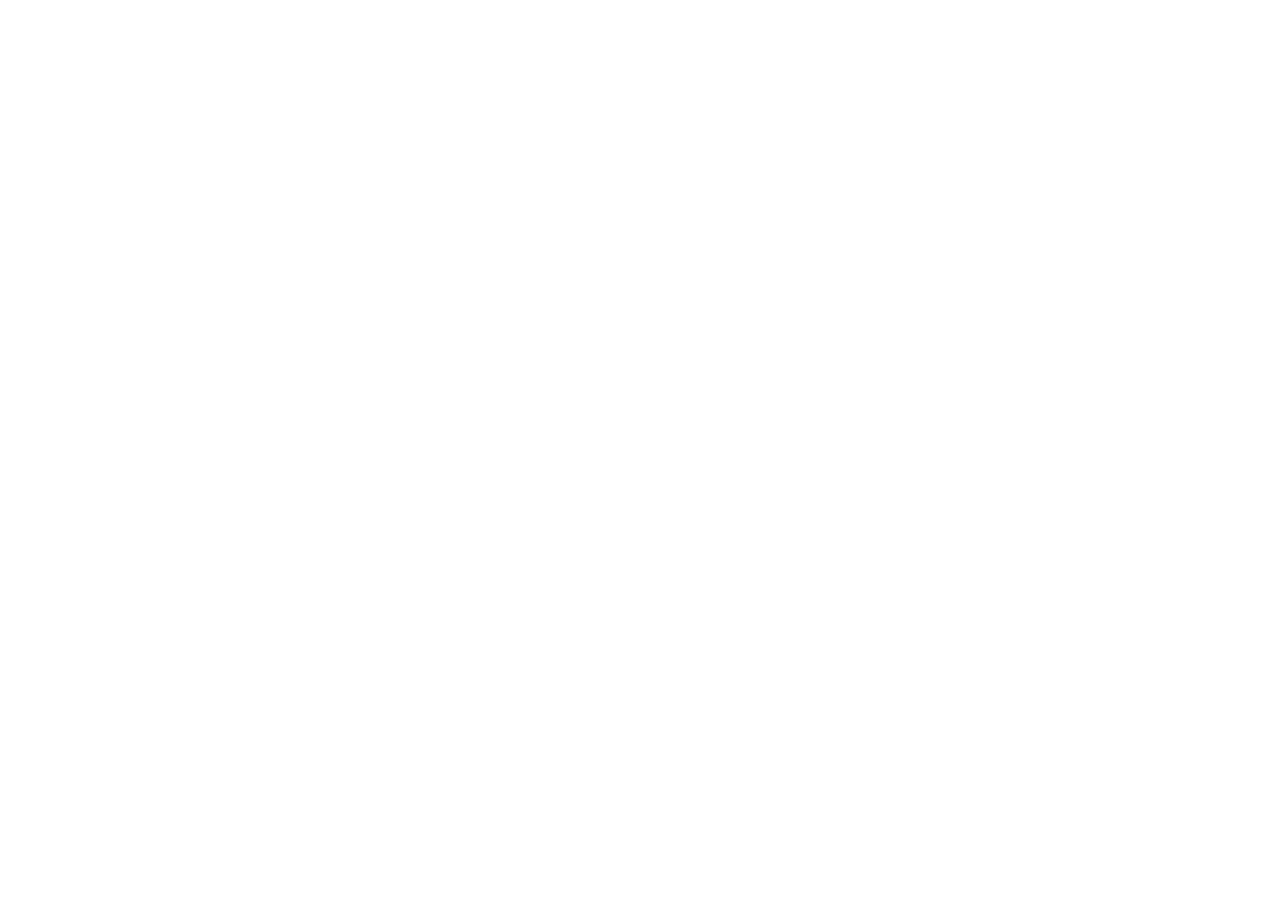
==== pizzaorders.html @ 9842fd7d "Add pizzaorders.html" ====
<!DOCTYPE html>
<html lang="en">

<head>
    <meta charset="UTF-8">
    <meta http-equiv="X-UA-Compatible" content="IE=edge">
    <meta name="viewport" content="width=device-width, initial-scale=1.0">
    <title>Pizza Palace</title>
    <script src="https://kit.fontawesome.com/786de20e9a.js" crossorigin="anonymous"></script>
    <link href="https://fonts.googleapis.com/css2?family=Kalam&display=swap" rel="stylesheet">
    <link href="https://cdn.jsdelivr.net/npm/bootstrap@5.1.1/dist/css/bootstrap.min.css" rel="stylesheet"
        integrity="sha384-F3w7mX95PdgyTmZZMECAngseQB83DfGTowi0iMjiWaeVhAn4FJkqJByhZMI3AhiU" crossorigin="anonymous">
    <link rel="stylesheet" href="css/styles.css">

</head>

<body>
    

    <script src="./app.js"></script>
</body>

</html>
---- css/styles.css ----
@import url(bootstrap-min.css);
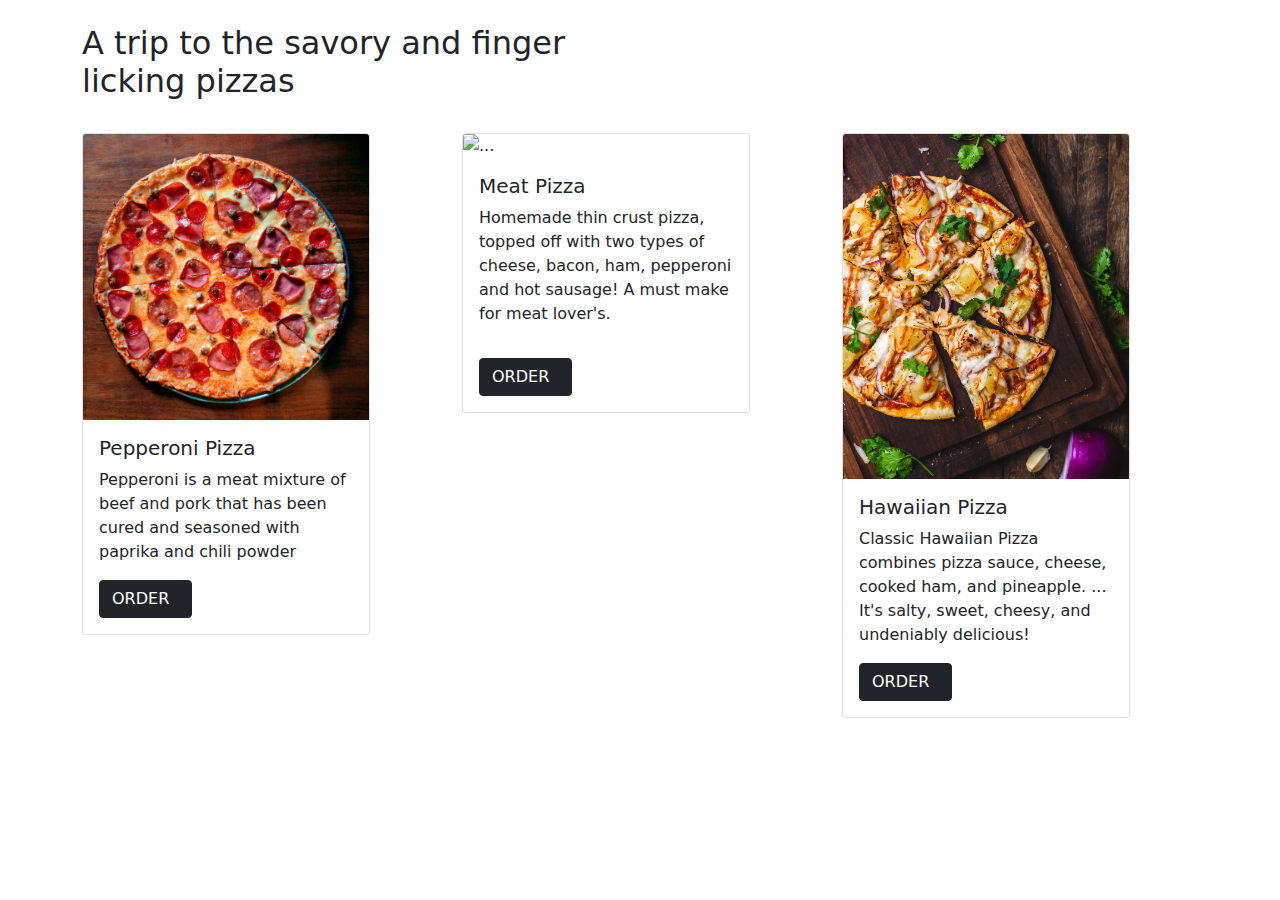
==== commit e37e4fd6: "Update available pizzas" ====
--- a/pizzaorders.html
+++ b/pizzaorders.html
@@ -15,7 +15,70 @@
 </head>
 
 <body>
-    
+    <div class="orderlanding">
+        <div class="container">
+          <div class="row mt-4">
+            <div class="col-6">
+              <h2 id="menu">A trip to the savory and finger licking pizzas</h2>
+            </div>
+          </div>
+        </div>
+        <div class="container ">
+          <div class="row mt-4 pizzas">
+            <div class="col-lg-4 col-sm-12">
+              <div class="card" style="width: 18rem;">
+                <img src="images/pepperoni.jpg" class="card-img-top" alt="..." />
+                <div class="card-body">
+                  <h5 class="card-title">Pepperoni Pizza</h5>
+                  <p class="card-text">
+                    Pepperoni is a meat mixture of beef and pork 
+                    that has been cured and seasoned with paprika and chili powder  
+                    
+                  </p>
+                  <a href="#pizzatitle" class="btn btn-dark" onclick="meatlover()"
+                    >ORDER &nbsp;<i class="fas fa-fire"></i>
+                  </a>
+                </div>
+              </div>
+            </div>
+            <div class="col-lg-4 col-sm-12 ">
+              <div class="card" style="width: 18rem;">
+                <img src="images/meat.jpg" class="card-img-top" alt="..." />
+                <div class="card-body">
+                  <h5 class="card-title">Meat Pizza</h5>
+                  <p class="card-text">
+                    Homemade thin crust pizza, topped off with two 
+                    types of cheese, bacon, ham, pepperoni and hot sausage! A must make for meat lover's.  
+                    
+                  </p>
+                  <a
+                    href="#pizzatitle"
+                    class="btn btn-dark mt-3"
+                    onclick="vegetarian()"
+                    >ORDER &nbsp;<i class="fas fa-fire"></i
+                  ></a>
+                </div>
+              </div>
+            </div>
+            <div class="col-lg-4 col-sm-12 ">
+              <div class="card" style="width: 18rem;">
+                <img src="images/hawaiian.jpg" class="card-img-top" alt="..." />
+                <div class="card-body">
+                  <h5 class="card-title">Hawaiian Pizza</h5>
+                  <p class="card-text">
+                    Classic Hawaiian Pizza combines pizza sauce, cheese, cooked ham, and pineapple. ... 
+                    It's salty, sweet, cheesy, and undeniably delicious!   
+                    
+                  </p>
+                  <a href="#pizzatitle" class="btn btn-dark" onclick="toni()"
+                    >ORDER &nbsp;<i class="fas fa-fire"></i
+                  ></a>
+                </div>
+              </div>
+            </div>
+          </div>
+        </div>
+      </div>
 
     <script src="./app.js"></script>
 </body>
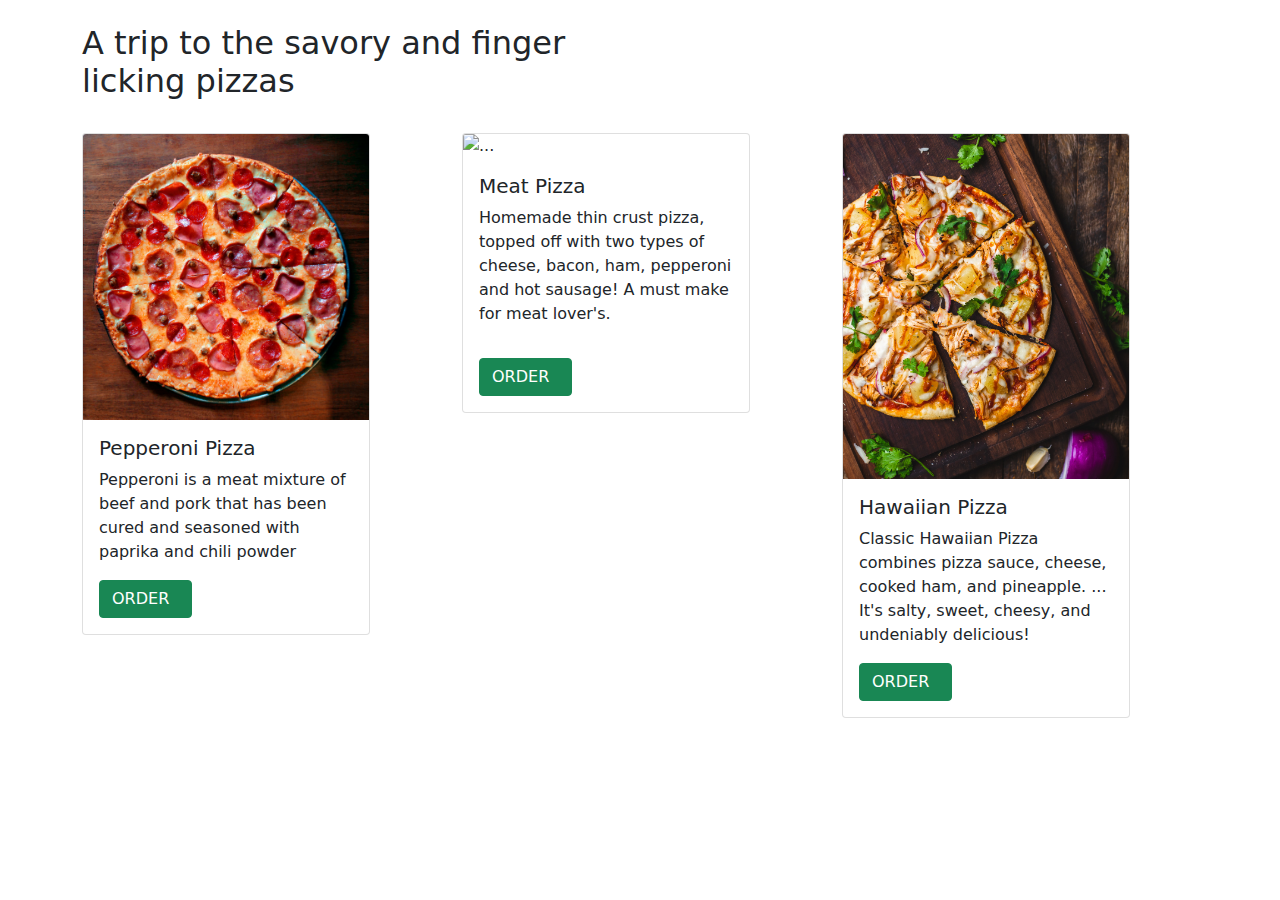
==== commit fe692f4d: "Modifications to available pizzas" ====
--- a/pizzaorders.html
+++ b/pizzaorders.html
@@ -17,68 +17,63 @@
 <body>
     <div class="orderlanding">
         <div class="container">
-          <div class="row mt-4">
-            <div class="col-6">
-              <h2 id="menu">A trip to the savory and finger licking pizzas</h2>
+            <div class="row mt-4">
+                <div class="col-6">
+                    <h2 id="menu">A trip to the savory and finger licking pizzas</h2>
+                </div>
             </div>
-          </div>
         </div>
         <div class="container ">
-          <div class="row mt-4 pizzas">
-            <div class="col-lg-4 col-sm-12">
-              <div class="card" style="width: 18rem;">
-                <img src="images/pepperoni.jpg" class="card-img-top" alt="..." />
-                <div class="card-body">
-                  <h5 class="card-title">Pepperoni Pizza</h5>
-                  <p class="card-text">
-                    Pepperoni is a meat mixture of beef and pork 
-                    that has been cured and seasoned with paprika and chili powder  
-                    
-                  </p>
-                  <a href="#pizzatitle" class="btn btn-dark" onclick="meatlover()"
-                    >ORDER &nbsp;<i class="fas fa-fire"></i>
-                  </a>
+            <div class="row mt-4 pizzas">
+                <div class="col-lg-4 col-sm-12">
+                    <div class="card" style="width: 18rem;">
+                        <img src="images/pepperoni.jpg" class="card-img-top" alt="..." />
+                        <div class="card-body">
+                            <h5 class="card-title">Pepperoni Pizza</h5>
+                            <p class="card-text">
+                                Pepperoni is a meat mixture of beef and pork
+                                that has been cured and seasoned with paprika and chili powder
+
+                            </p>
+                            <a href="#pizzatitle" class="btn btn-success" onclick="pepperoni()">ORDER &nbsp;<i
+                                    class="fas fa-fire"></i>
+                            </a>
+                        </div>
+                    </div>
                 </div>
-              </div>
+                <div class="col-lg-4 col-sm-12 ">
+                    <div class="card" style="width: 18rem;">
+                        <img src="images/meat.jpg" class="card-img-top" alt="..." />
+                        <div class="card-body">
+                            <h5 class="card-title">Meat Pizza</h5>
+                            <p class="card-text">
+                                Homemade thin crust pizza, topped off with two
+                                types of cheese, bacon, ham, pepperoni and hot sausage! A must make for meat lover's.
+
+                            </p>
+                            <a href="#pizzatitle" class="btn btn-success mt-3" onclick="meat()">ORDER &nbsp;<i
+                                    class="fas fa-fire"></i></a>
+                        </div>
+                    </div>
+                </div>
+                <div class="col-lg-4 col-sm-12 ">
+                    <div class="card" style="width: 18rem;">
+                        <img src="images/hawaiian.jpg" class="card-img-top" alt="..." />
+                        <div class="card-body">
+                            <h5 class="card-title">Hawaiian Pizza</h5>
+                            <p class="card-text">
+                                Classic Hawaiian Pizza combines pizza sauce, cheese, cooked ham, and pineapple. ...
+                                It's salty, sweet, cheesy, and undeniably delicious!
+
+                            </p>
+                            <a href="#pizzatitle" class="btn btn-success" onclick="hawaiian()">ORDER &nbsp;<i
+                                    class="fas fa-fire"></i></a>
+                        </div>
+                    </div>
+                </div>
             </div>
-            <div class="col-lg-4 col-sm-12 ">
-              <div class="card" style="width: 18rem;">
-                <img src="images/meat.jpg" class="card-img-top" alt="..." />
-                <div class="card-body">
-                  <h5 class="card-title">Meat Pizza</h5>
-                  <p class="card-text">
-                    Homemade thin crust pizza, topped off with two 
-                    types of cheese, bacon, ham, pepperoni and hot sausage! A must make for meat lover's.  
-                    
-                  </p>
-                  <a
-                    href="#pizzatitle"
-                    class="btn btn-dark mt-3"
-                    onclick="vegetarian()"
-                    >ORDER &nbsp;<i class="fas fa-fire"></i
-                  ></a>
-                </div>
-              </div>
-            </div>
-            <div class="col-lg-4 col-sm-12 ">
-              <div class="card" style="width: 18rem;">
-                <img src="images/hawaiian.jpg" class="card-img-top" alt="..." />
-                <div class="card-body">
-                  <h5 class="card-title">Hawaiian Pizza</h5>
-                  <p class="card-text">
-                    Classic Hawaiian Pizza combines pizza sauce, cheese, cooked ham, and pineapple. ... 
-                    It's salty, sweet, cheesy, and undeniably delicious!   
-                    
-                  </p>
-                  <a href="#pizzatitle" class="btn btn-dark" onclick="toni()"
-                    >ORDER &nbsp;<i class="fas fa-fire"></i
-                  ></a>
-                </div>
-              </div>
-            </div>
-          </div>
         </div>
-      </div>
+    </div>
 
     <script src="./app.js"></script>
 </body>
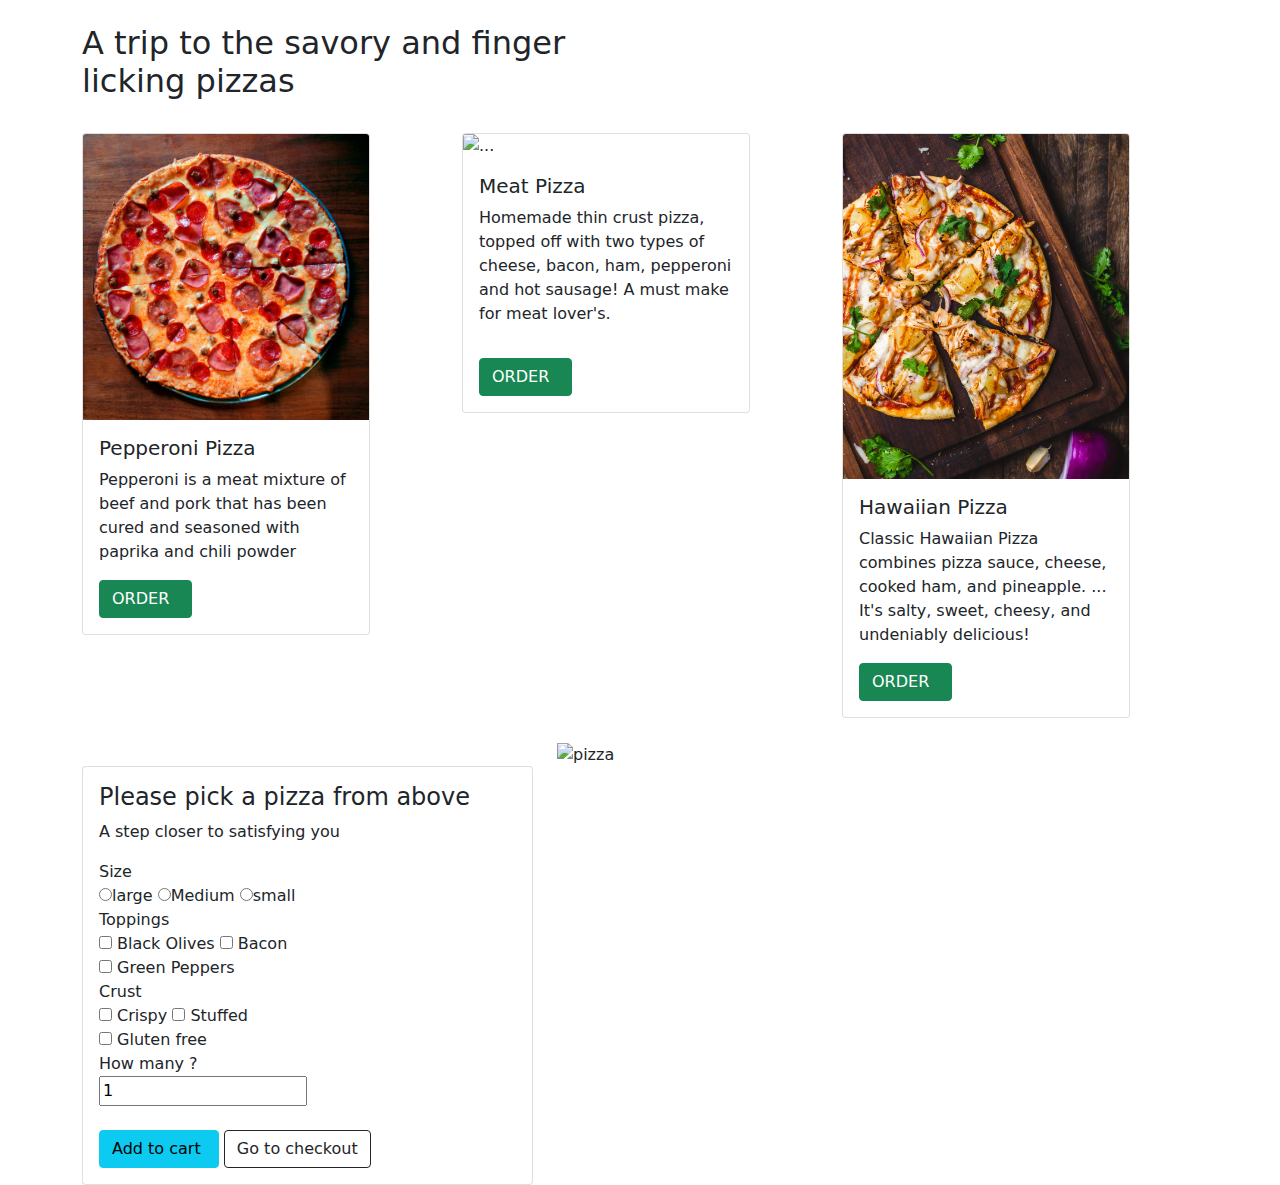
==== commit 93835b91: "Add the choose section" ====
--- a/pizzaorders.html
+++ b/pizzaorders.html
@@ -7,7 +7,7 @@
     <meta name="viewport" content="width=device-width, initial-scale=1.0">
     <title>Pizza Palace</title>
     <script src="https://kit.fontawesome.com/786de20e9a.js" crossorigin="anonymous"></script>
-    <link href="https://fonts.googleapis.com/css2?family=Kalam&display=swap" rel="stylesheet">
+    <link href="https://fonts.googleapis.com/css2?family=Kalam:wght@300;400;700&display=swap" rel="stylesheet">
     <link href="https://cdn.jsdelivr.net/npm/bootstrap@5.1.1/dist/css/bootstrap.min.css" rel="stylesheet"
         integrity="sha384-F3w7mX95PdgyTmZZMECAngseQB83DfGTowi0iMjiWaeVhAn4FJkqJByhZMI3AhiU" crossorigin="anonymous">
     <link rel="stylesheet" href="css/styles.css">
@@ -75,6 +75,64 @@
         </div>
     </div>
 
+    <div class="ordertops mt-4">
+        <div class="container mt-4">
+            <div class="row">
+                <div class="col-lg-5 col-sm-12">
+                    <div class="card mt-4">
+                        <div class="card-body">
+                            <h4 id="pizzatitle">Please pick a pizza from above</h4>
+                            <p>A step closer to satisfying you</p>
+                            <div class="form-group inputs">
+                                <form action="">
+                                    <label for="Pizza size">Size</label><br />
+                                    <input type="radio" class="size" name="size" id="large" value="1000" />large
+                                    <input type="radio" class="size" name="size" id="Medium" value="800" />Medium
+                                    <input type="radio" class="size" name="size" id="Small" value="500" />small
+
+                                    <br />
+                                    <label for="Toppings">Toppings</label><br />
+                                    <input type="checkbox" class="toppings" name="Toppings" id="olives" value="150" />
+                                    Black Olives
+                                    <input type="checkbox" class="toppings" name="Toppings" id="Bacon" value="100" />
+                                    Bacon <br />
+                                    <input type="checkbox" class="toppings" name="Toppings" id="pepper" value="50" />
+                                    Green Peppers
+
+                                    <br />
+                                    <label for="Toppings">Crust</label><br />
+                                    <input type="checkbox" class="crust" name="crust" id="crispy" value="200" />
+                                    Crispy
+                                    <input type="checkbox" class="crust" name="crust" id="stuffed" value="150" />
+                                    Stuffed<br />
+                                    <input type="checkbox" class="crust" name="crust" id="gluten" value="50" />
+                                    Gluten free <br />
+
+                                    <label for="Number">How many ?</label><br />
+                                    <input type="number" name="quantity" id="quantity" value="1" min="1" />
+                                    <br />
+
+                                    <button type="reset" onclick="addcart()" class="btn btn-info mt-4">
+                                        Add to cart&nbsp;<i class="fas fa-shopping-basket"></i>
+                                    </button>
+
+                                    <a href="#list"><button type="button" class="btn btn-outline-dark mt-4"
+                                            onclick="addcart()">
+                                            Go to checkout
+                                        </button>
+                                    </a>
+                                </form>
+                            </div>
+                        </div>
+                    </div>
+                </div>
+                <div class="col-lg-7 col-sm-12">
+                    <img src="images/pizza.png" alt="pizza" class="img-fluid" />
+                </div>
+            </div>
+        </div>
+    </div>
+
     <script src="./app.js"></script>
 </body>
 
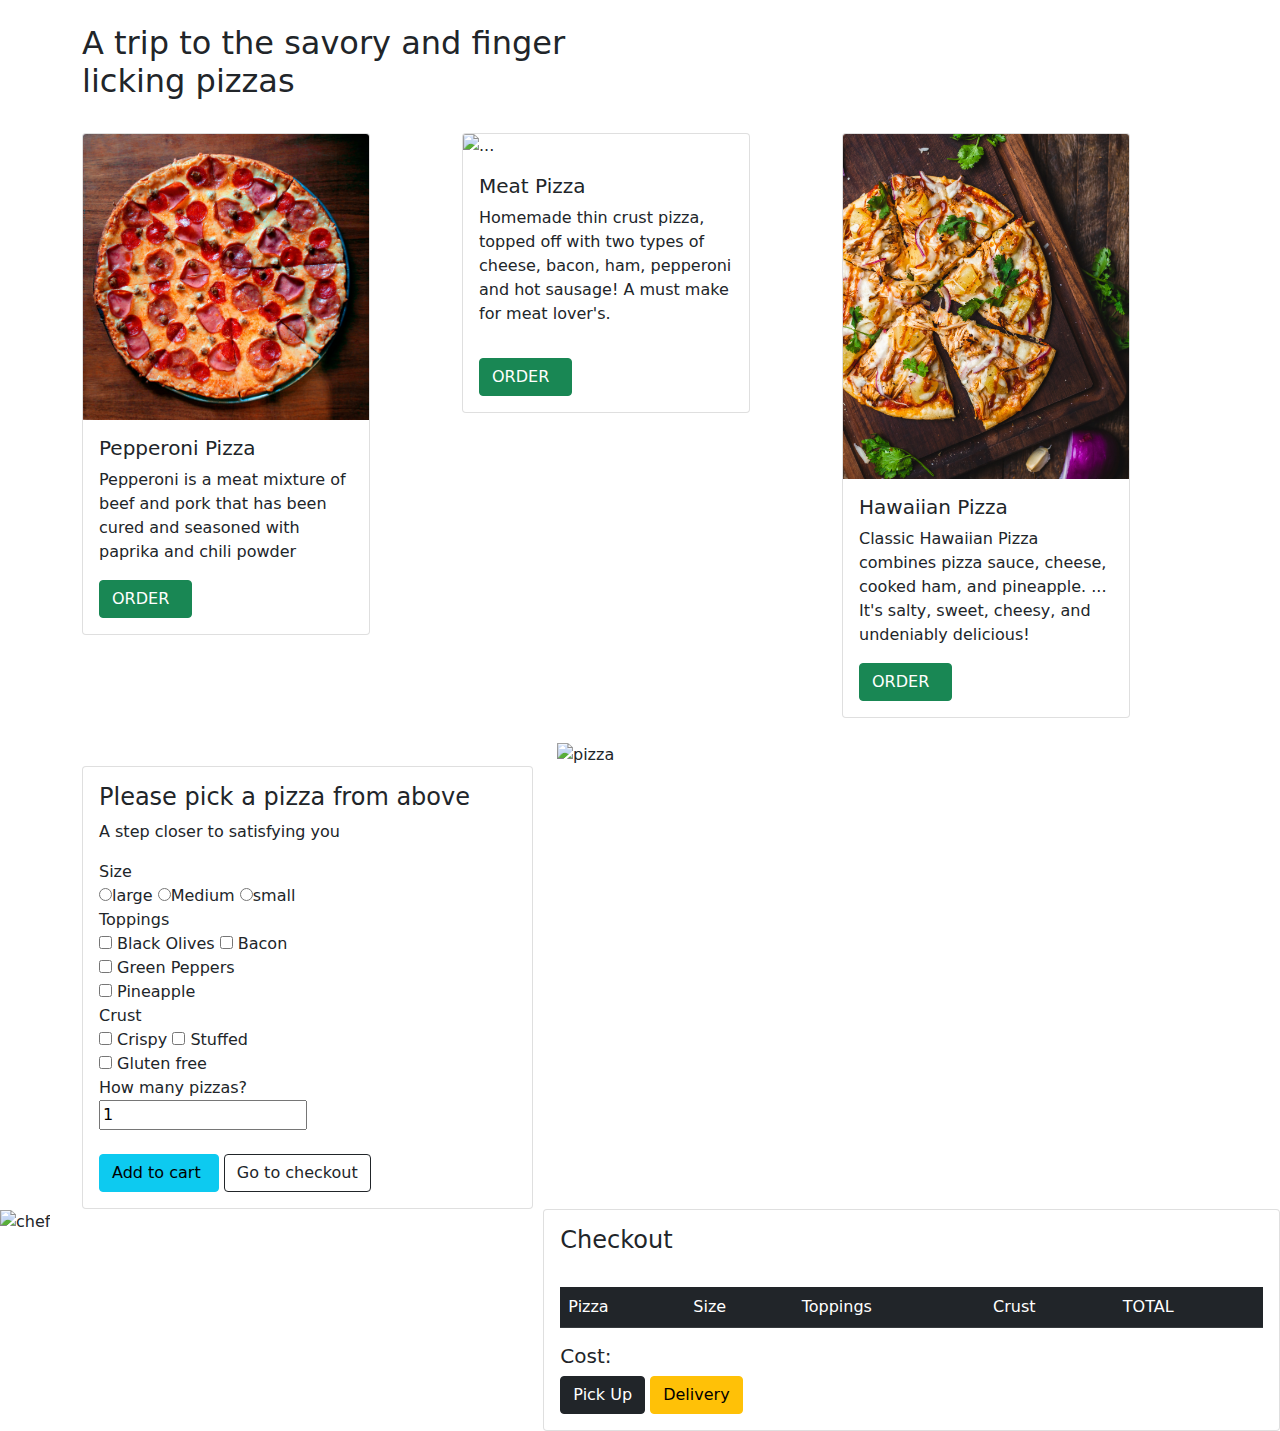
==== commit 0a4b68e6: "Last modifications" ====
--- a/pizzaorders.html
+++ b/pizzaorders.html
@@ -97,7 +97,11 @@
                                     <input type="checkbox" class="toppings" name="Toppings" id="Bacon" value="100" />
                                     Bacon <br />
                                     <input type="checkbox" class="toppings" name="Toppings" id="pepper" value="50" />
-                                    Green Peppers
+                                    Green Peppers<br />
+                                    <input type="checkbox" class="toppings" name="Toppings" id="pineapple"
+                                        value="120" />
+                                    Pineapple
+
 
                                     <br />
                                     <label for="Toppings">Crust</label><br />
@@ -105,10 +109,10 @@
                                     Crispy
                                     <input type="checkbox" class="crust" name="crust" id="stuffed" value="150" />
                                     Stuffed<br />
-                                    <input type="checkbox" class="crust" name="crust" id="gluten" value="50" />
+                                    <input type="checkbox" class="crust" name="crust" id="gluten" value="100" />
                                     Gluten free <br />
 
-                                    <label for="Number">How many ?</label><br />
+                                    <label for="Number">How many pizzas?</label><br />
                                     <input type="number" name="quantity" id="quantity" value="1" min="1" />
                                     <br />
 
@@ -133,6 +137,76 @@
         </div>
     </div>
 
+    <div class="checkout">
+        <div class="conatainer">
+            <div class="row">
+                <div class="col-lg-5 col-md-12 ">
+                    <img src="images/delivery.jpg" alt="chef" class="img-fluid" />
+                </div>
+                <div class="col-lg-7 col-md-12 order-md-1">
+                    <div class="card">
+                        <div class="card-body">
+                            <h4 class="card-title">Checkout</h4>
+                            <br />
+                            <div class="list" id="list">
+                                <table class="table table-dark">
+                                    <thead>
+                                        <tr>
+                                            <td>Pizza</td>
+                                            <td>Size</td>
+                                            <td>Toppings</td>
+                                            <td>Crust</td>
+                                            <td>TOTAL</td>
+                                        </tr>
+                                    </thead>
+                                </table>
+
+                                <h5>Cost: <span class="value"></span></h5>
+                                <!-- Button trigger modal -->
+                                <button type="button" class="btn btn-dark" data-toggle="modal"
+                                    data-target="#exampleModalLong">
+                                    Pick Up
+                                </button>
+
+                                <!-- Modal -->
+                                <div class="modal fade" id="exampleModalLong" tabindex="-1" role="dialog"
+                                    aria-labelledby="exampleModalLongTitle" aria-hidden="true">
+                                    <div class="modal-dialog" role="document">
+                                        <div class="modal-content">
+                                            <div class="modal-header">
+                                                <h5 class="modal-title" id="exampleModalLongTitle">
+                                                    Pizza Palace
+                                                </h5>
+                                                <button type="button" class="close" data-dismiss="modal"
+                                                    aria-label="Close">
+                                                    <span aria-hidden="true">&times;</span>
+                                                </button>
+                                            </div>
+                                            <div class="modal-body">
+                                                Your Pizza will be ready in Twenty Minutes
+                                            </div>
+                                            <div class="modal-footer">
+                                                <button type="button" class="btn btn-secondary" data-dismiss="modal">
+                                                    Close
+                                                </button>
+                                                <button type="button" class="btn btn-primary">
+                                                    Add pizza
+                                                </button>
+                                            </div>
+                                        </div>
+                                    </div>
+                                </div>
+                                <button type="button" class="btn btn-warning" onclick="deliver()">Delivery</button>
+                            </div>
+                        </div>
+
+                    </div>
+                </div>
+            </div>
+        </div>
+    </div>
+
+
     <script src="./app.js"></script>
 </body>
 
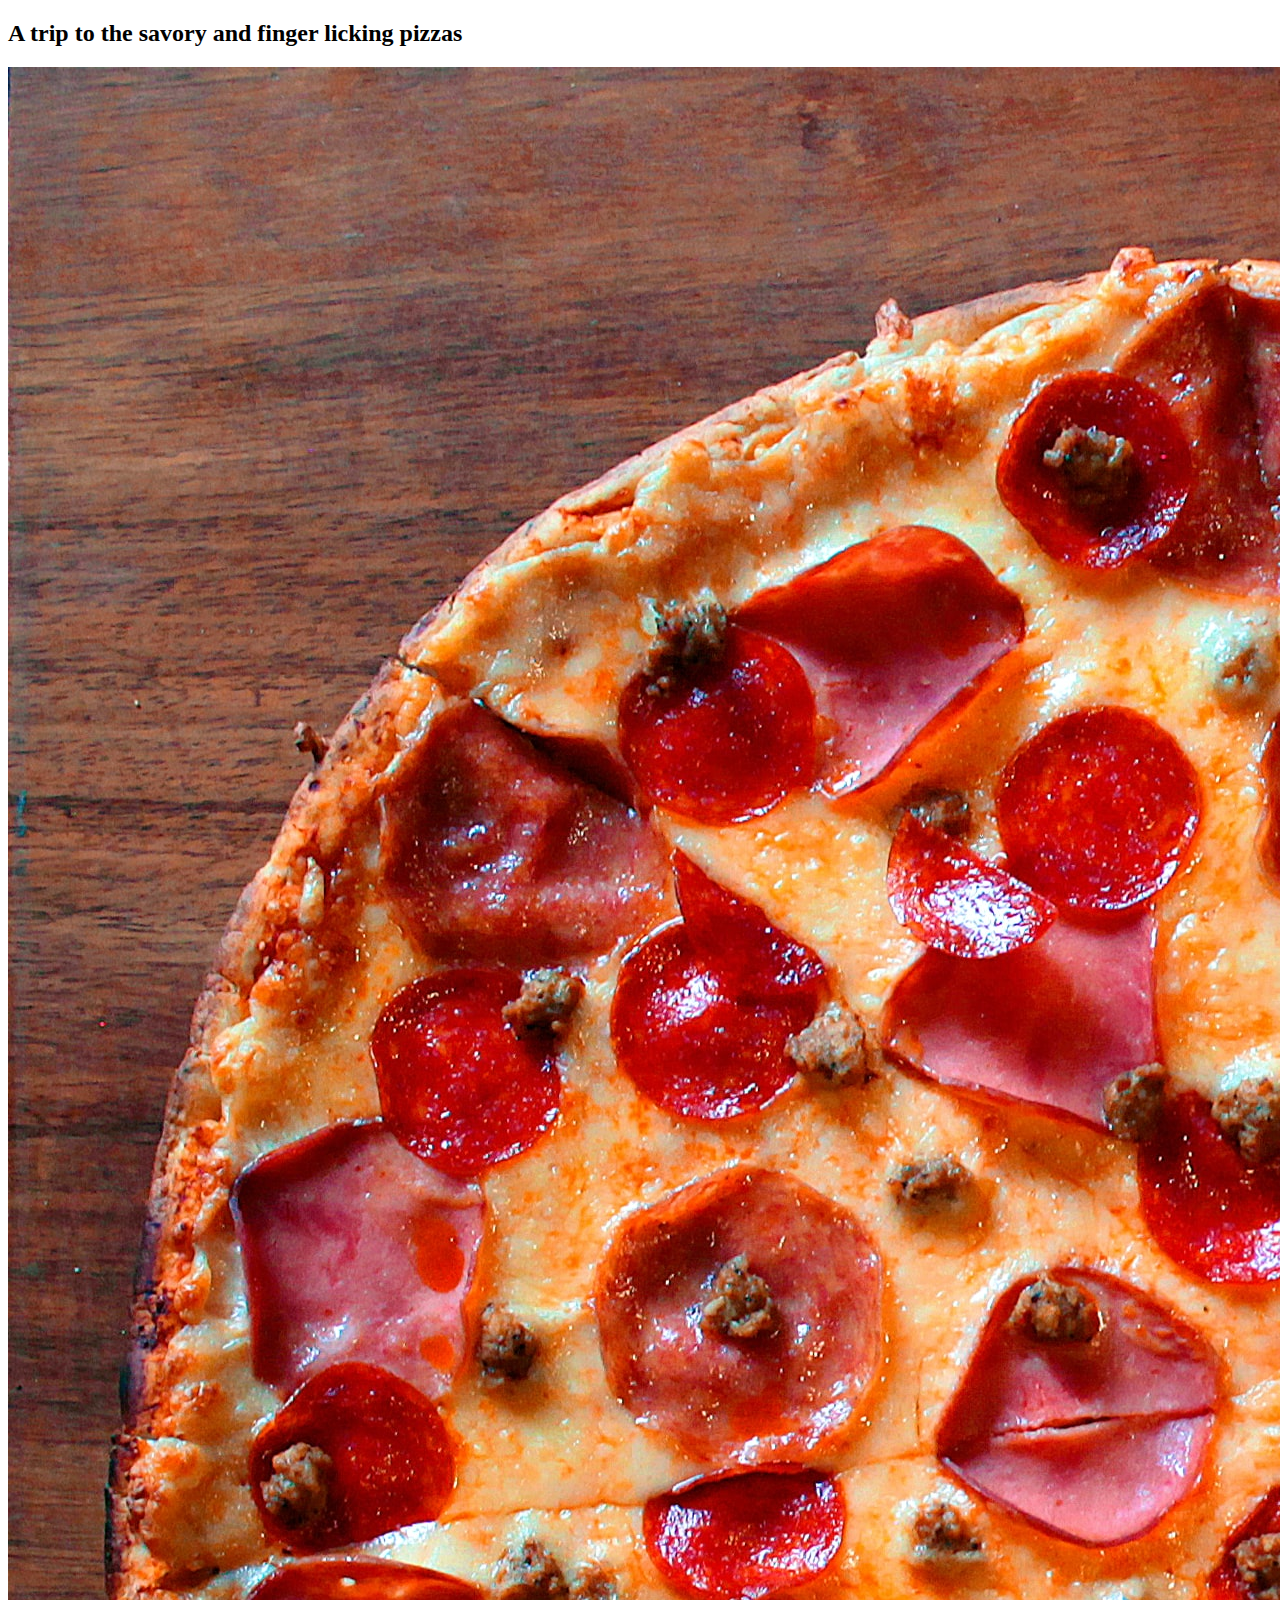
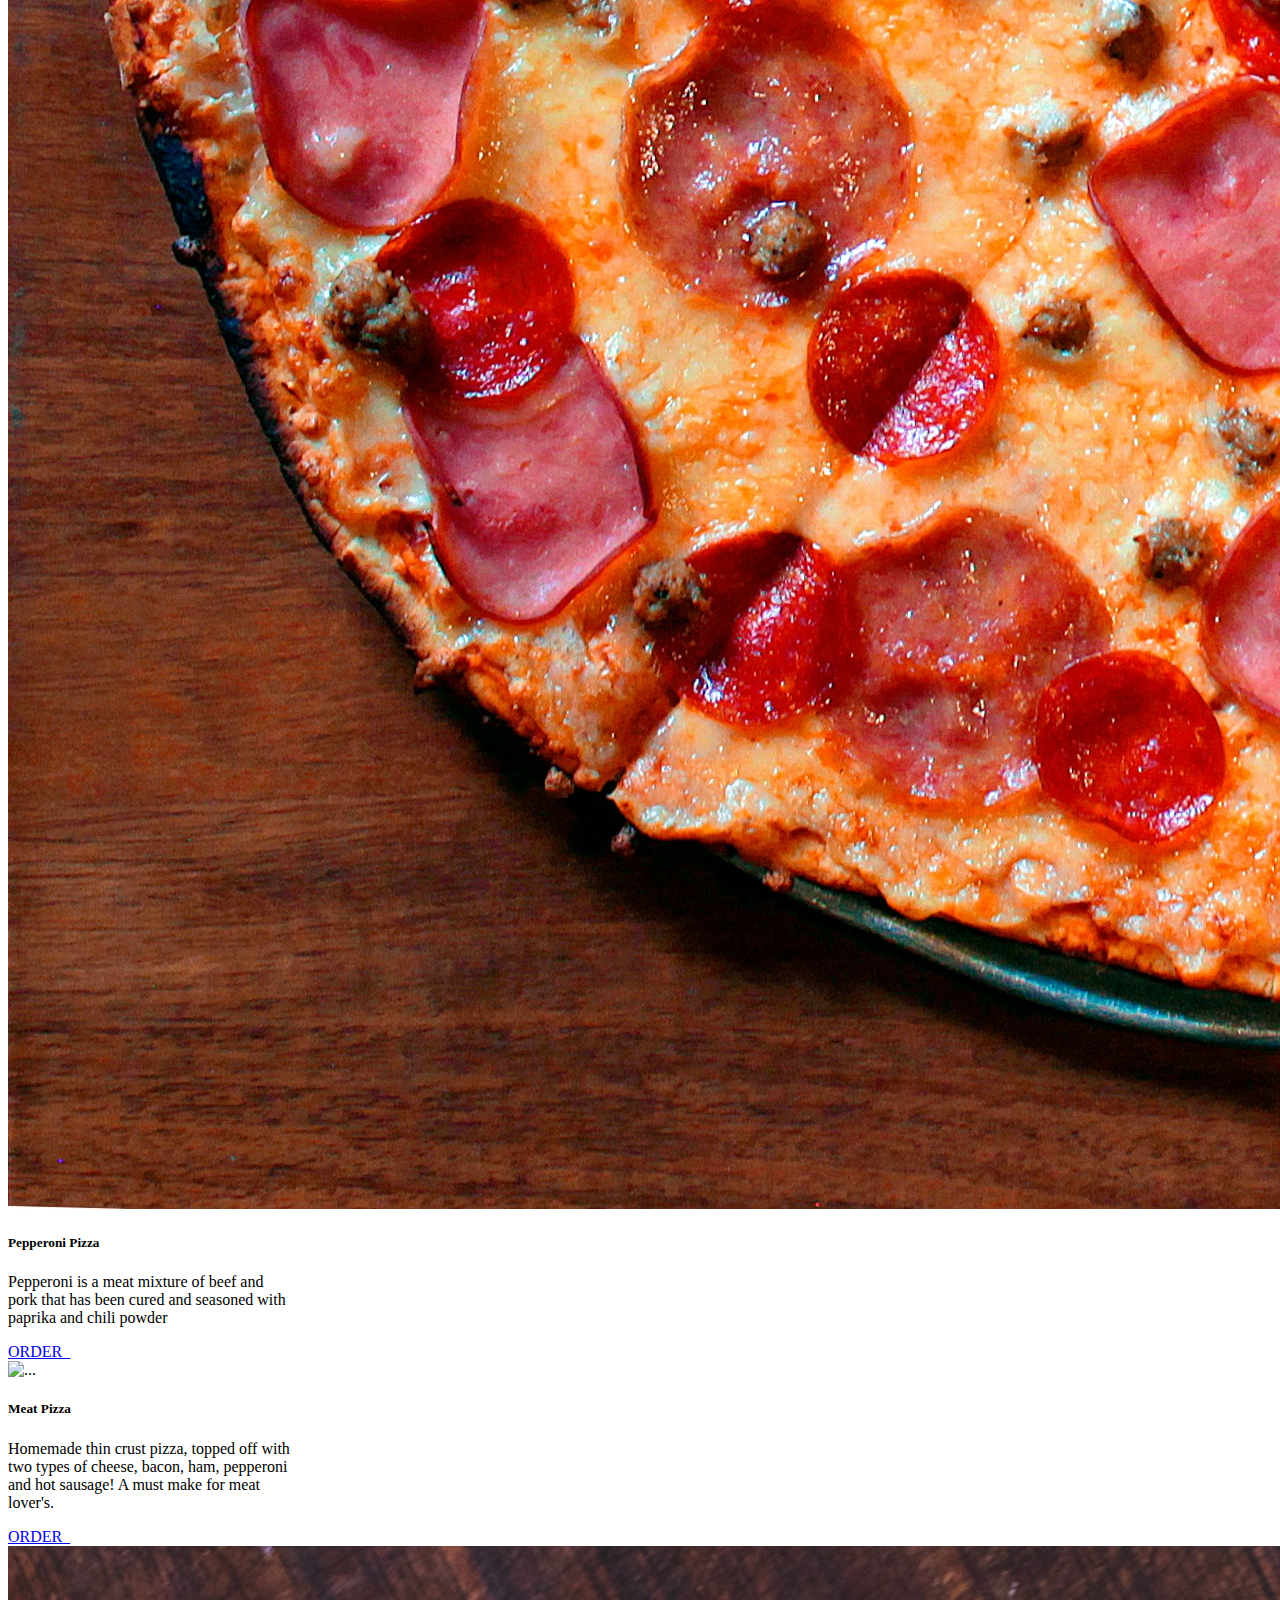
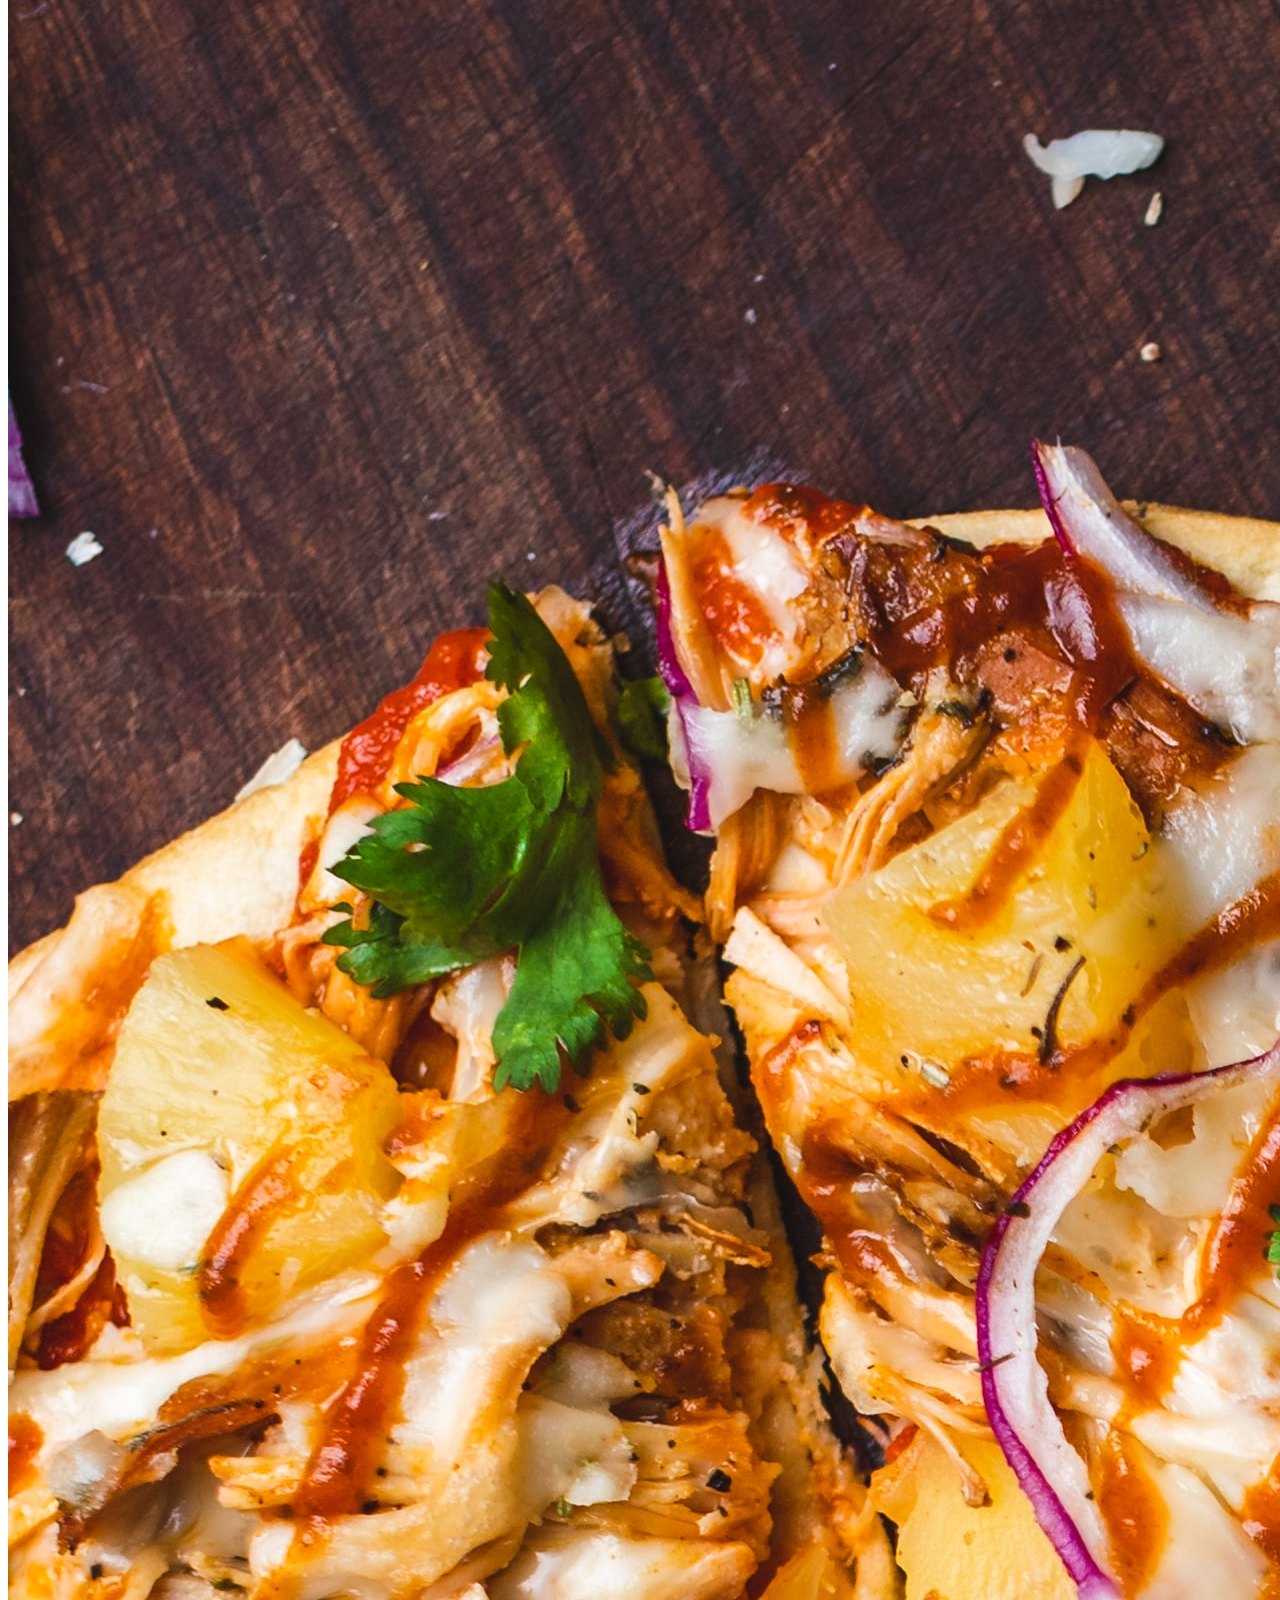
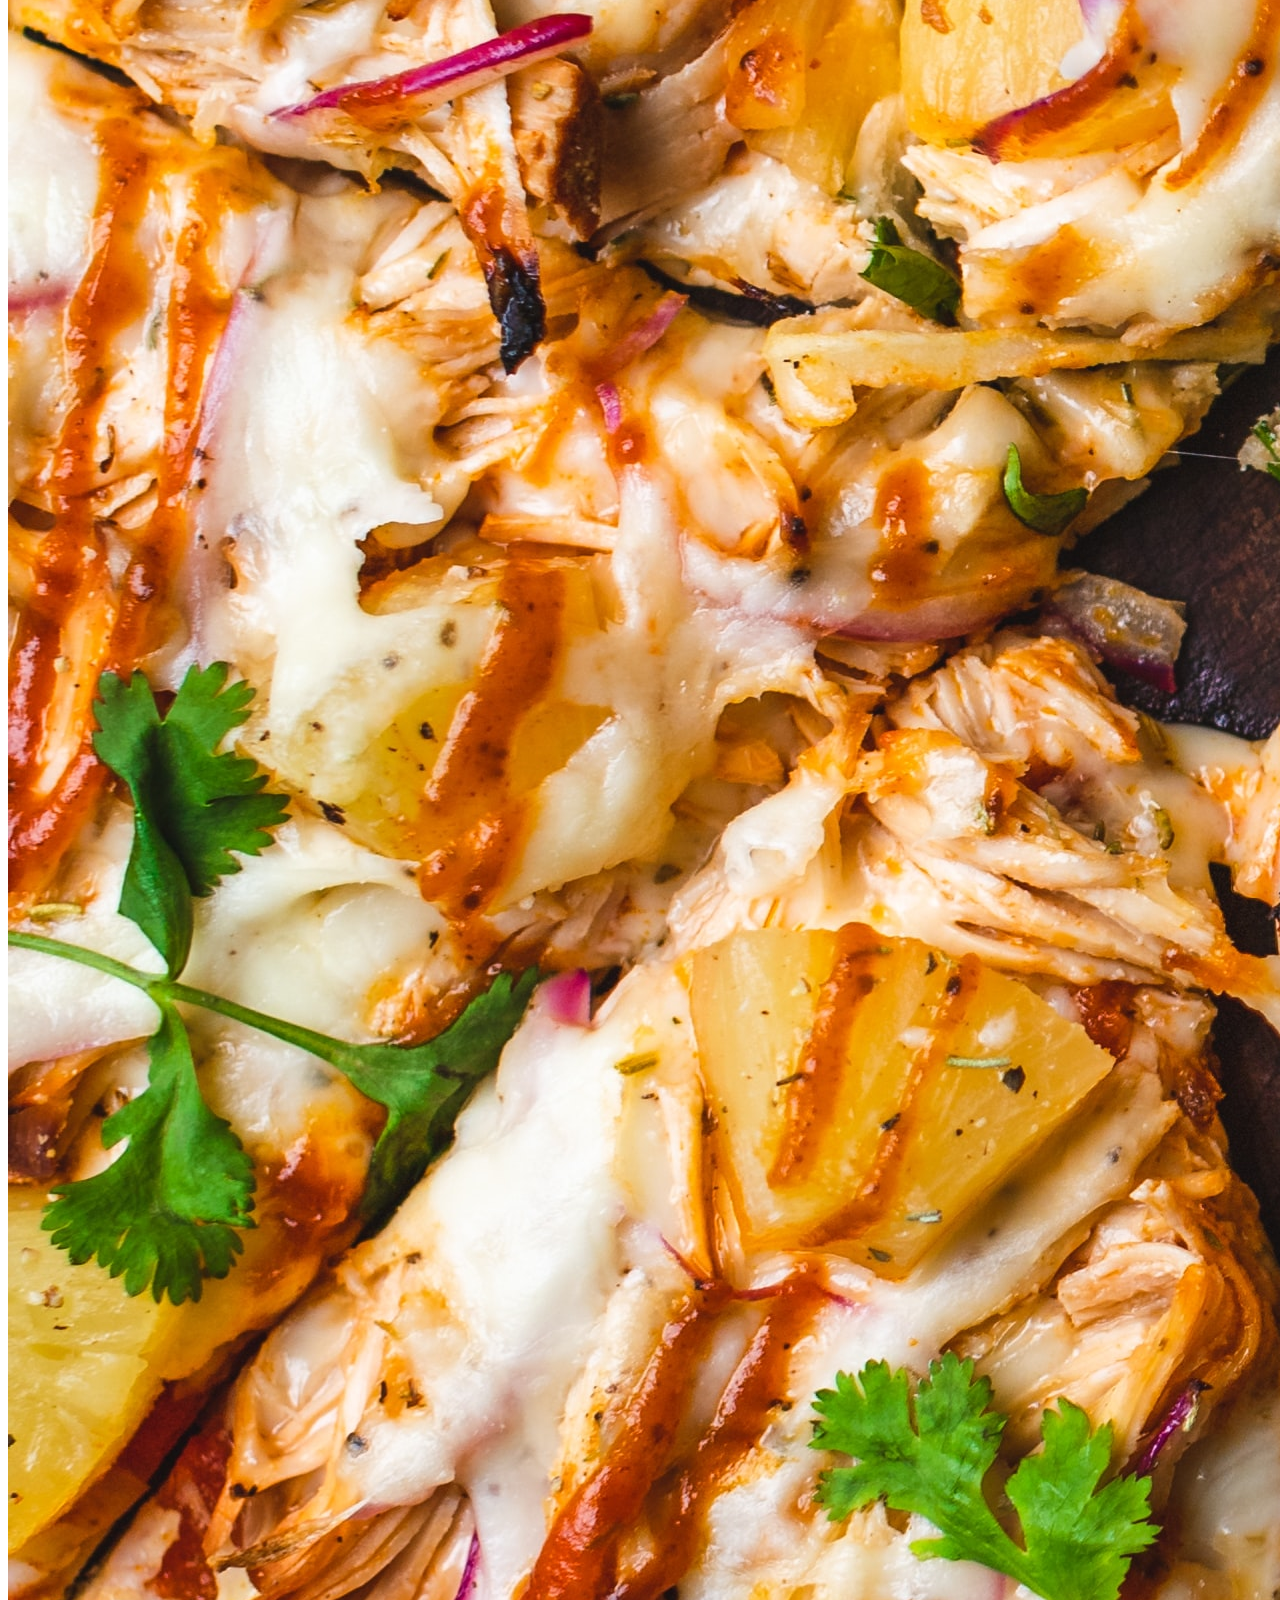
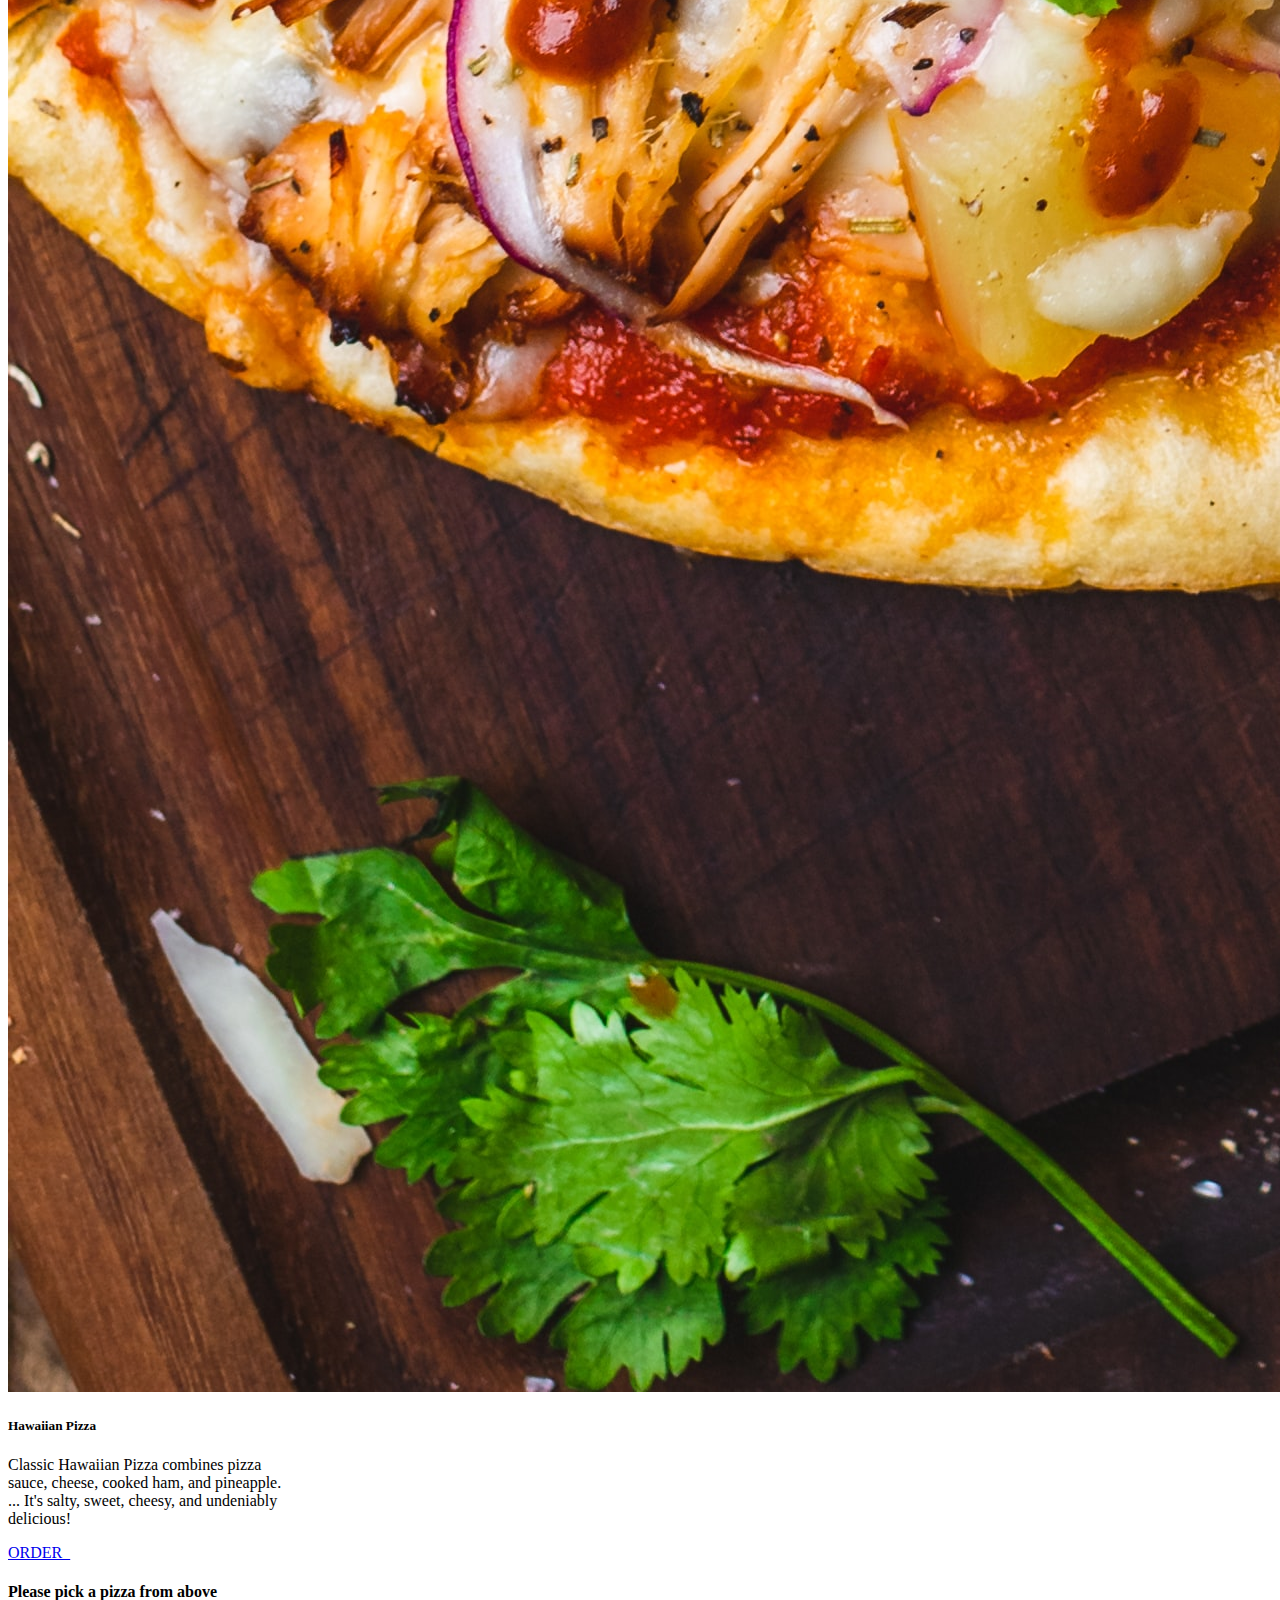
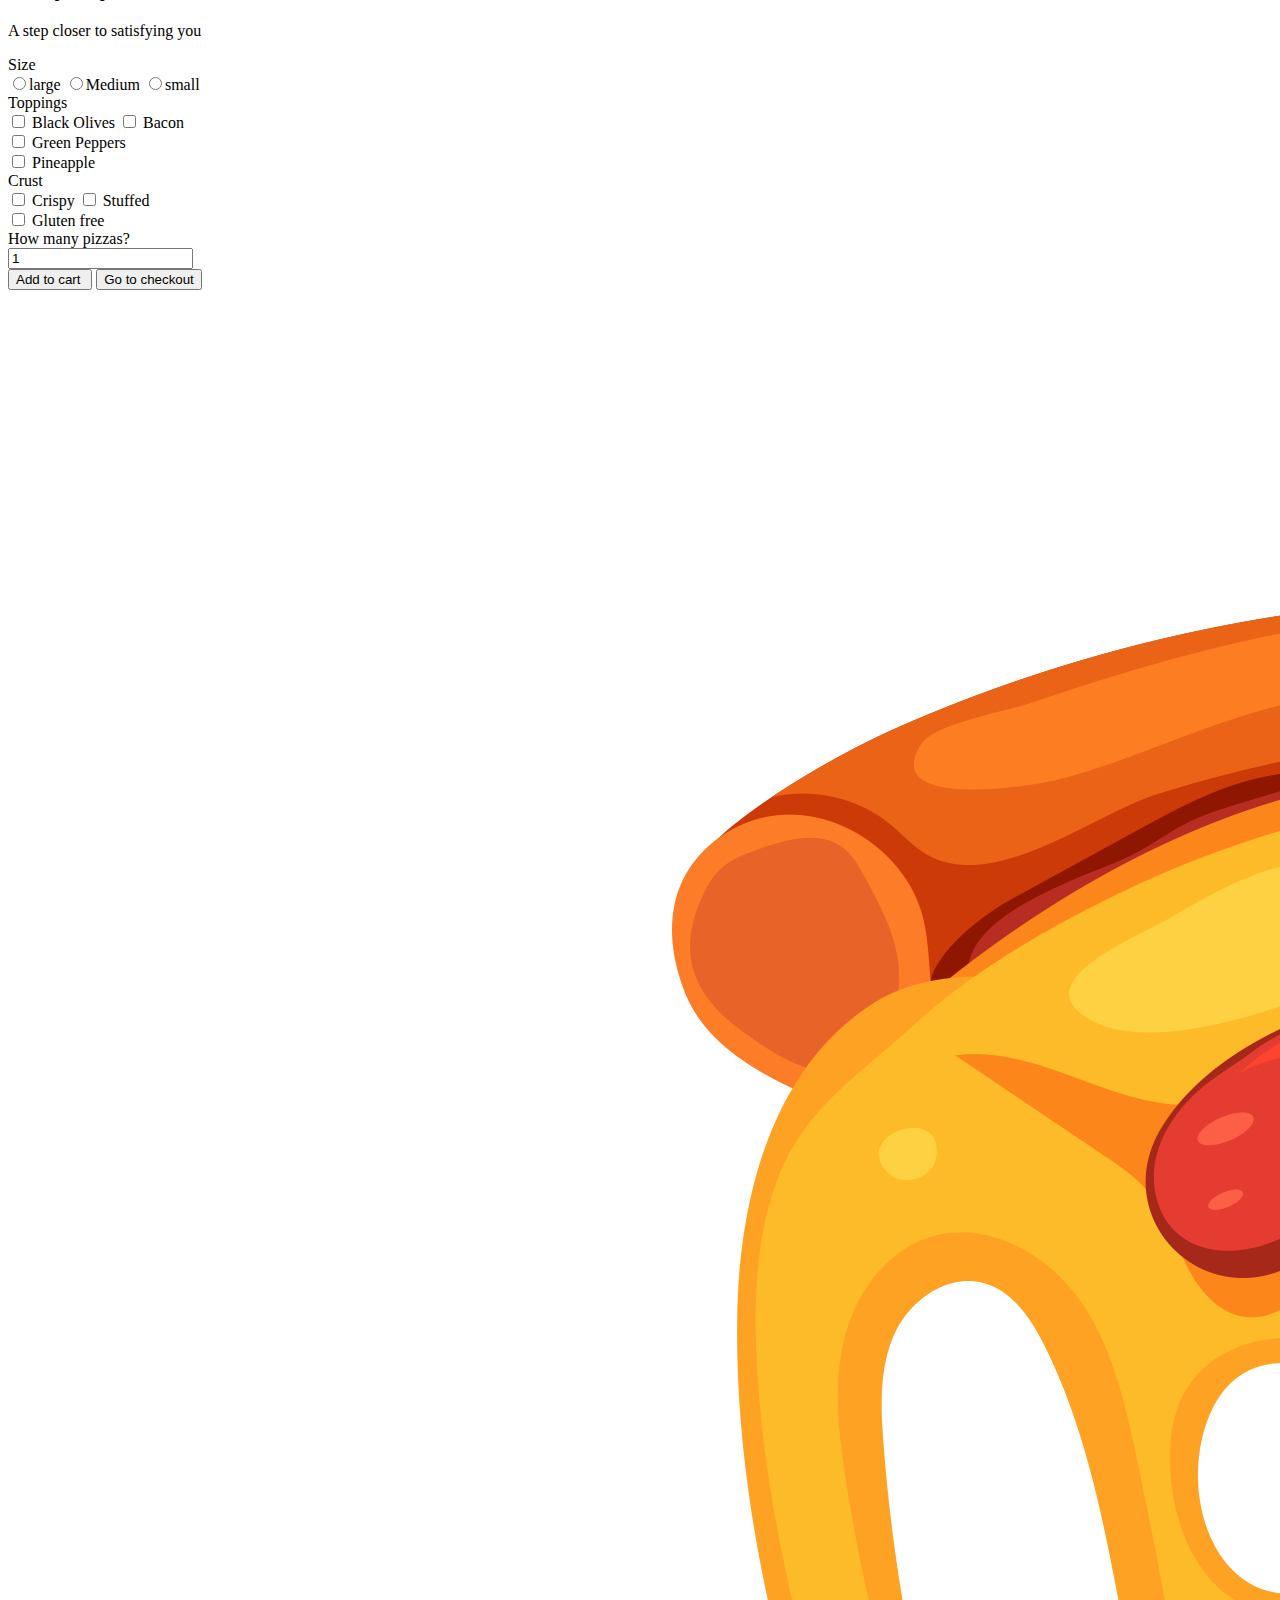
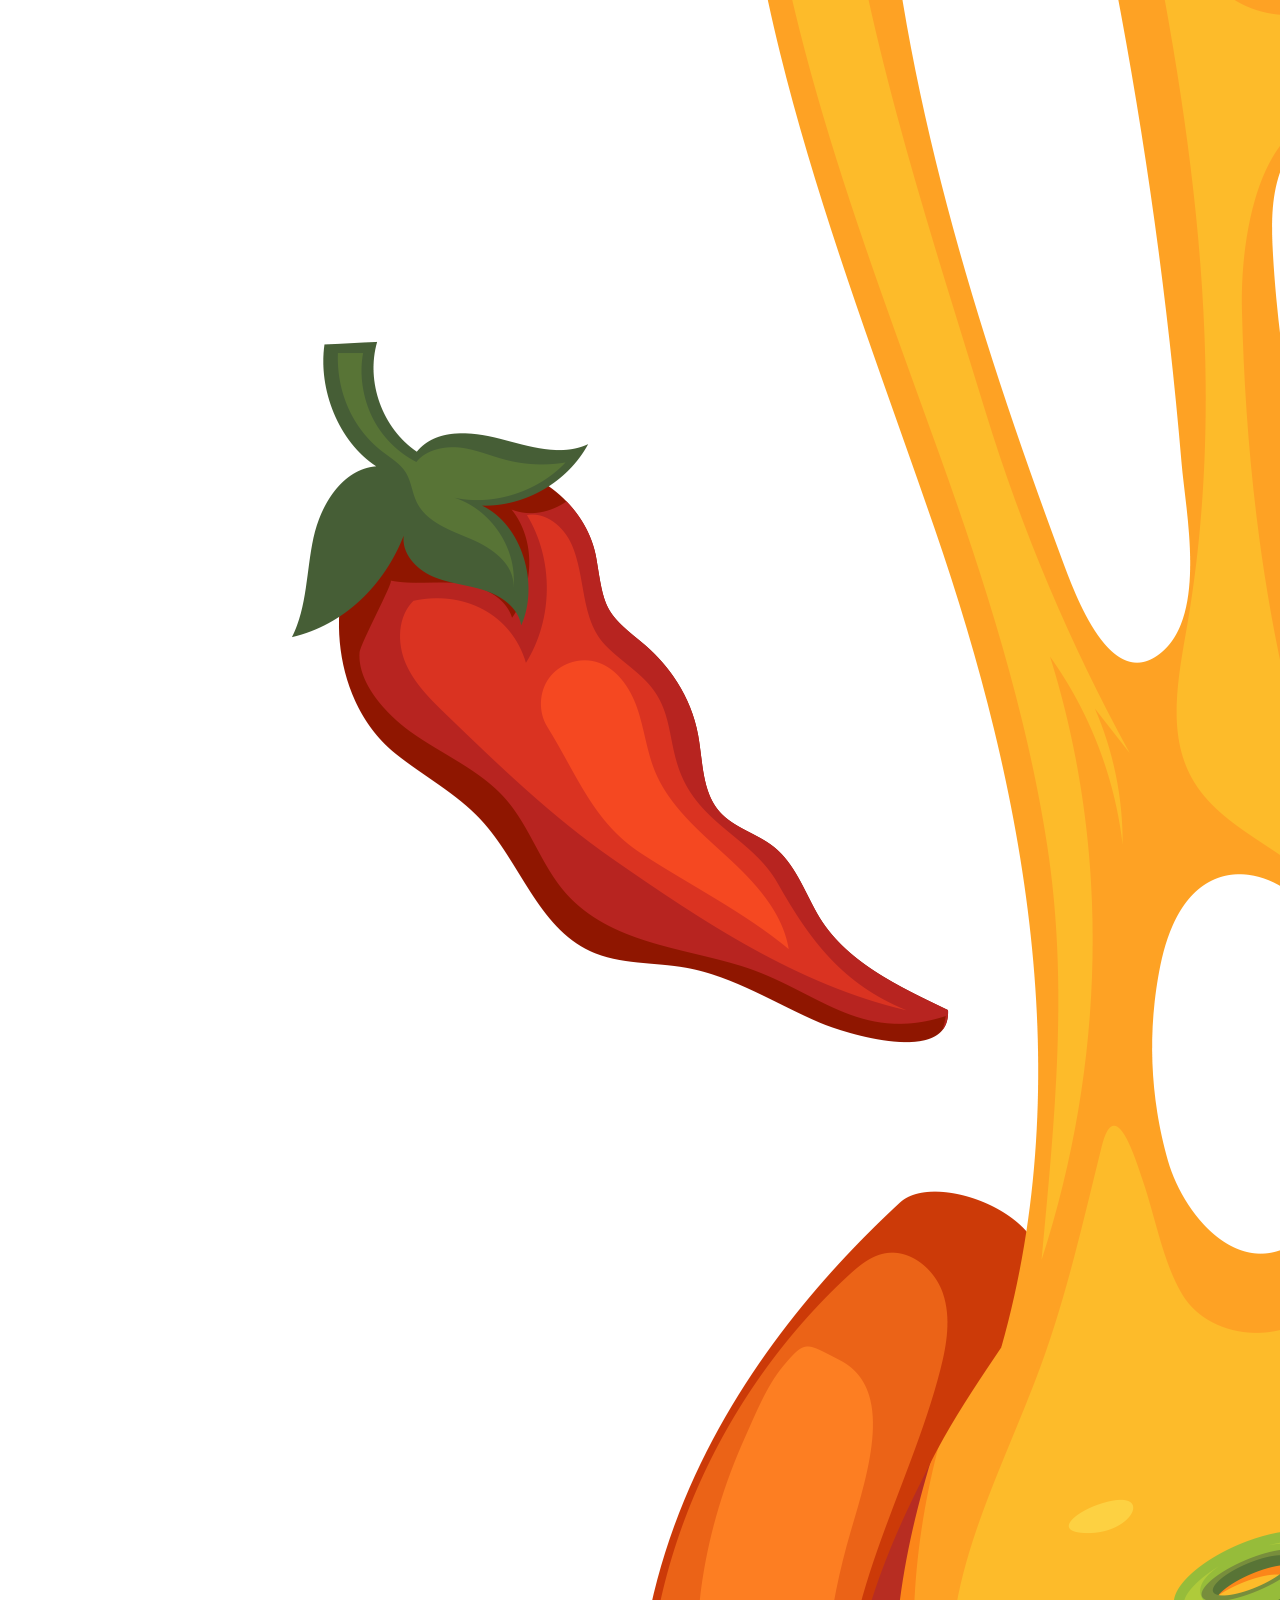
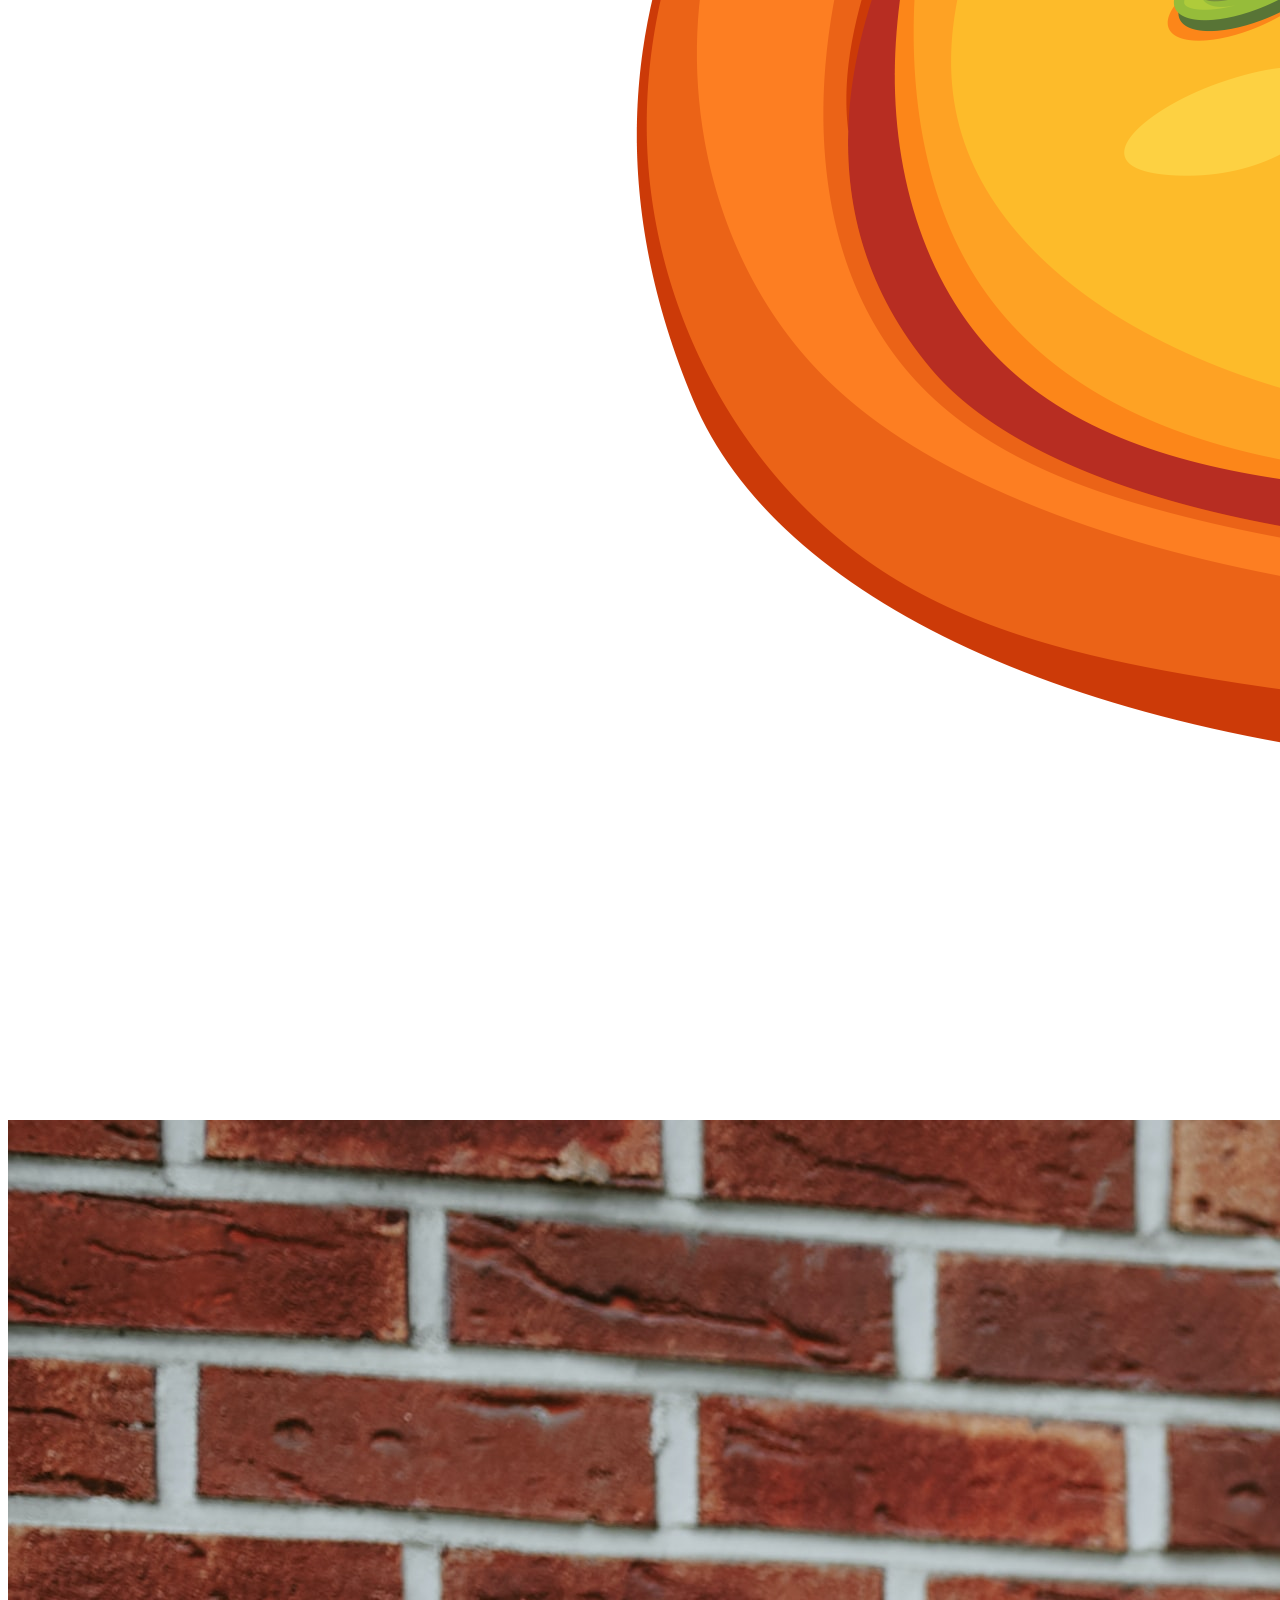
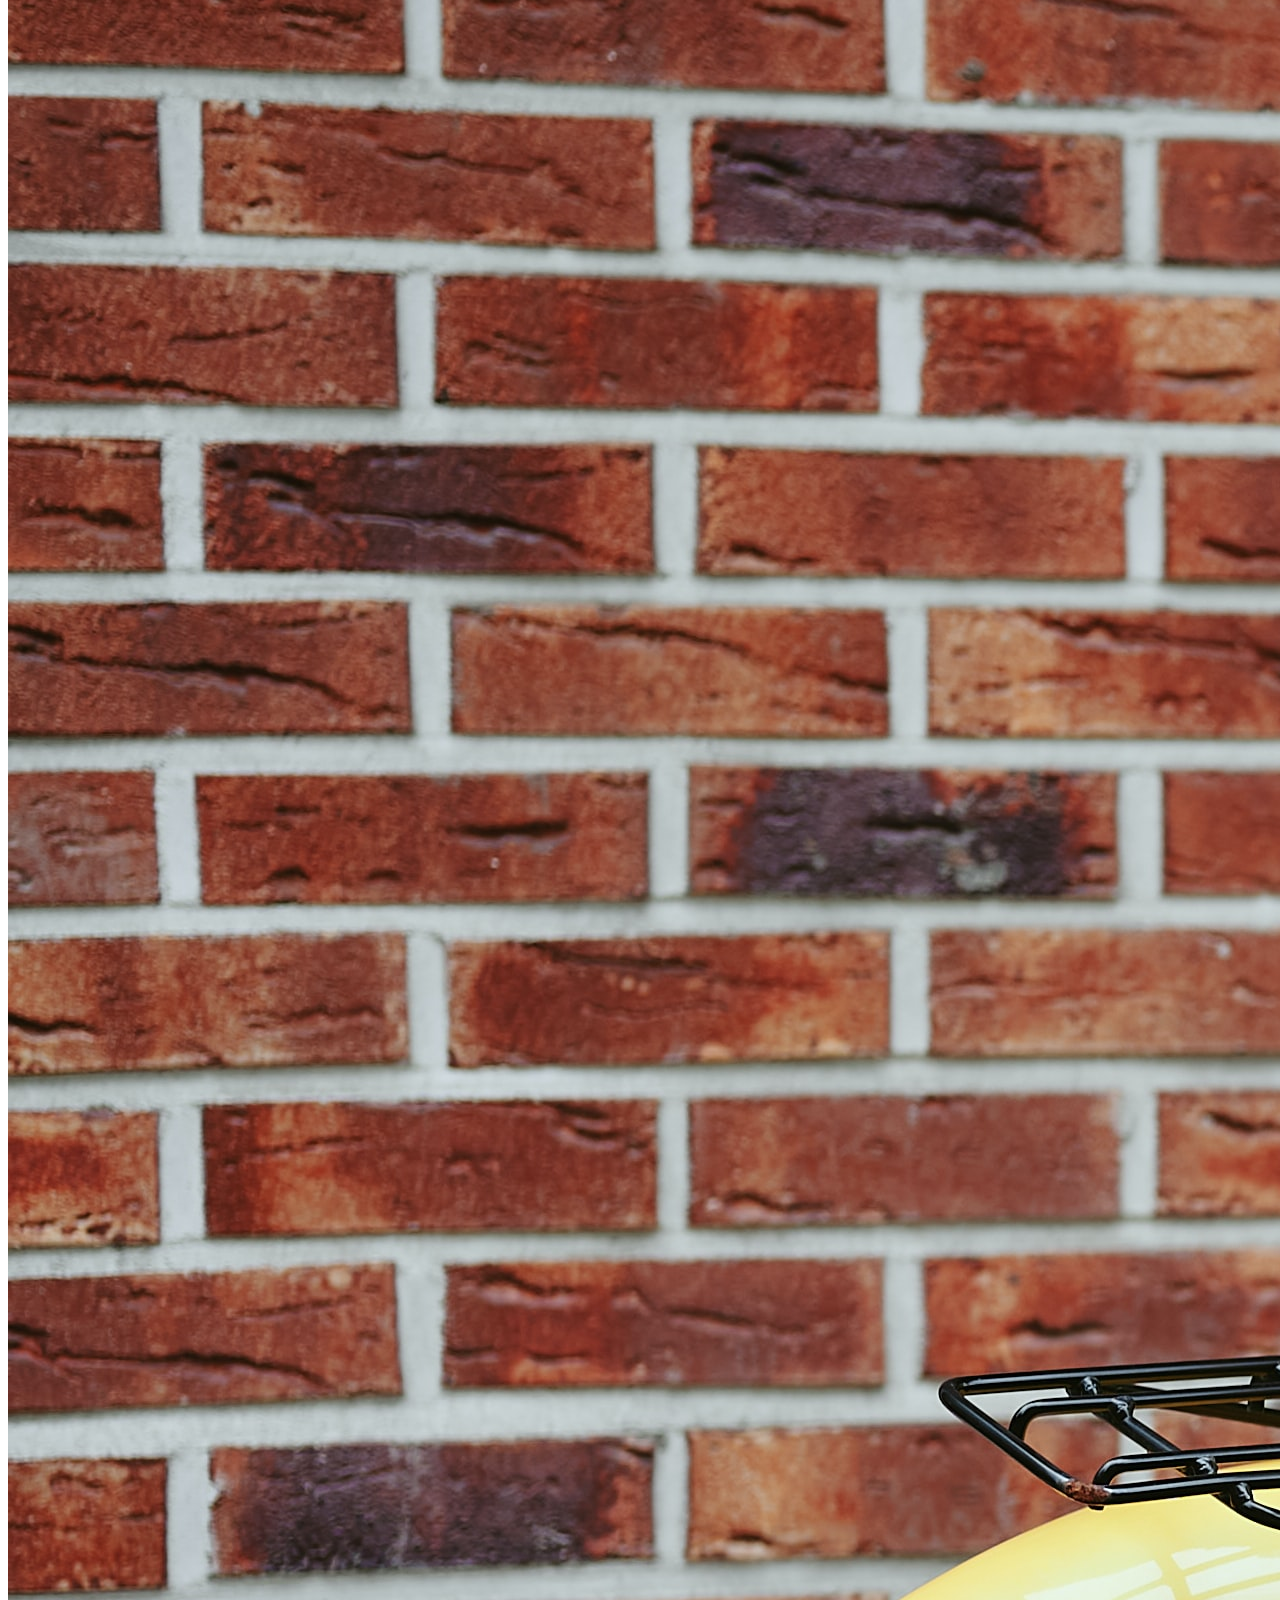
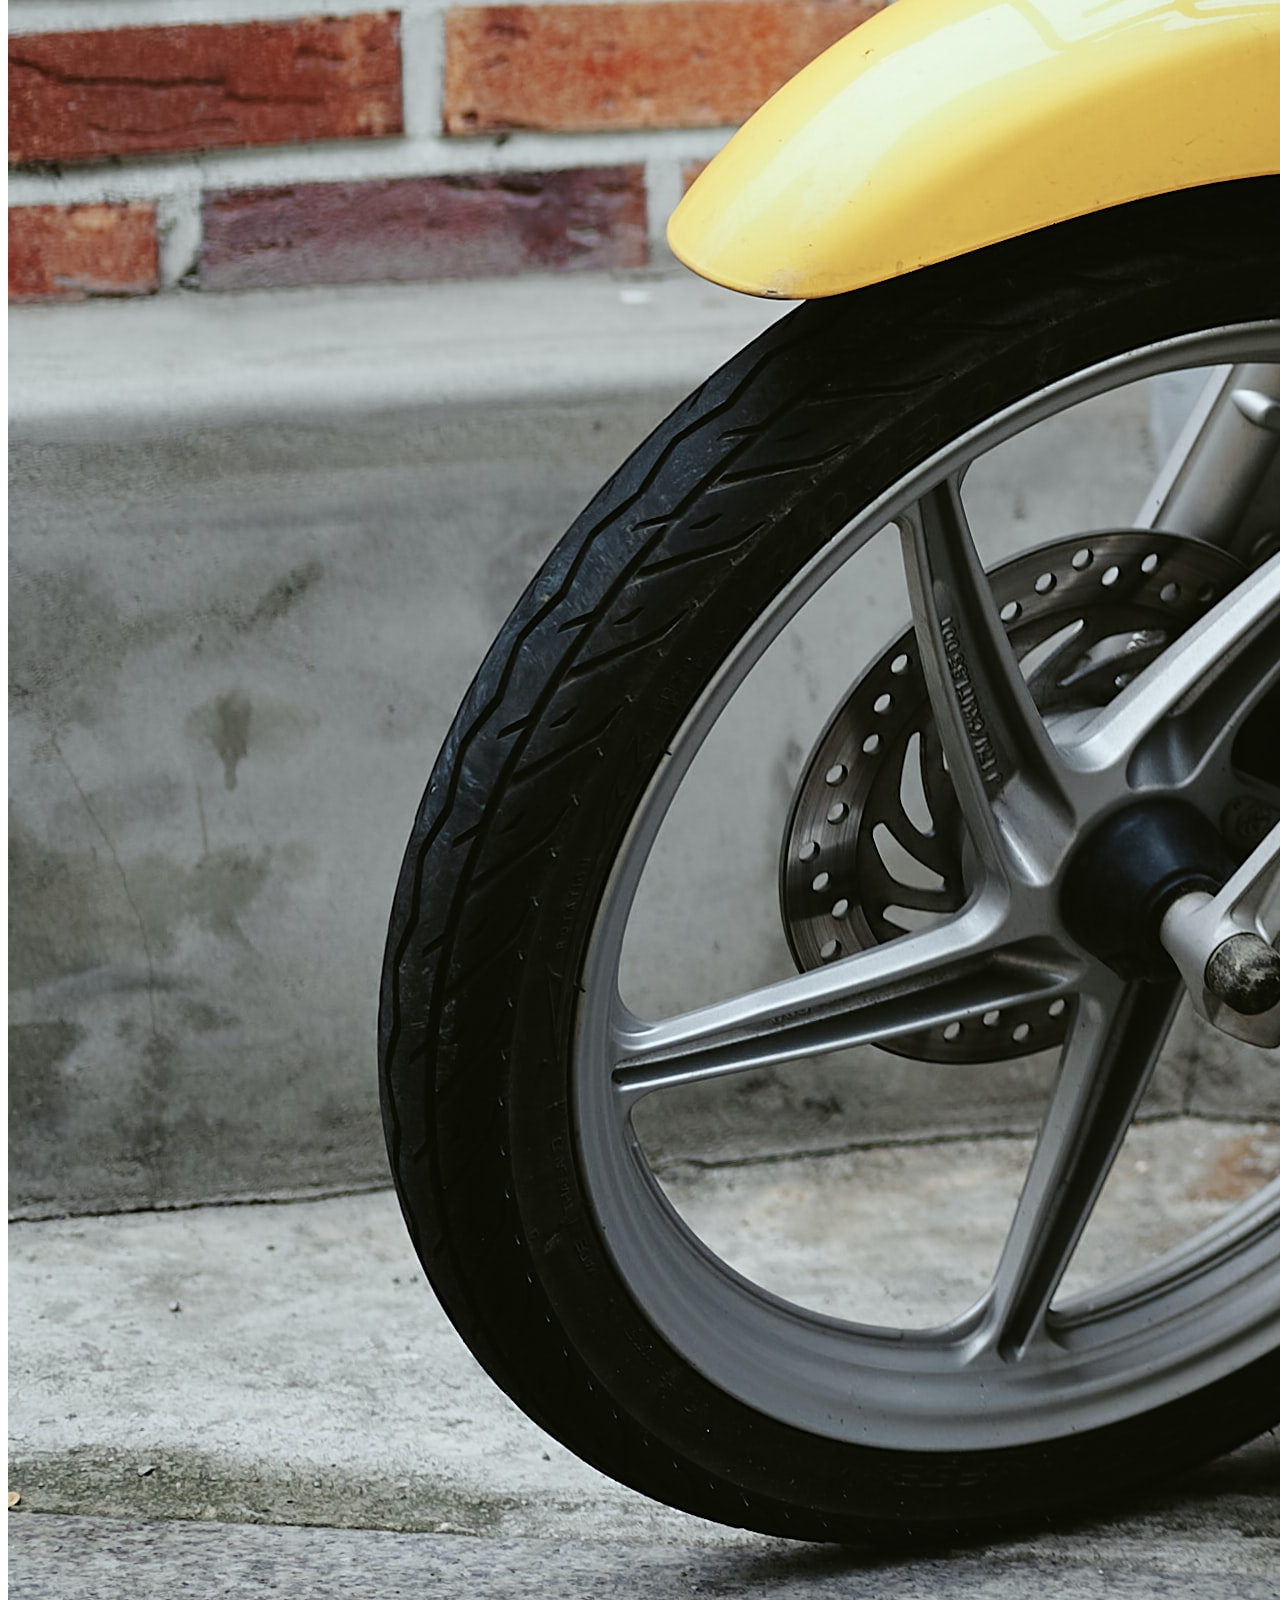
==== commit a4c6796b: "Add modifications" ====
--- a/pizzaorders.html
+++ b/pizzaorders.html
@@ -15,7 +15,7 @@
 </head>
 
 <body>
-    <div class="orderlanding">
+    <div class="orders">
         <div class="container">
             <div class="row mt-4">
                 <div class="col-6">
@@ -75,7 +75,7 @@
         </div>
     </div>
 
-    <div class="ordertops mt-4">
+    <div class="toppings mt-4">
         <div class="container mt-4">
             <div class="row">
                 <div class="col-lg-5 col-sm-12">
@@ -83,7 +83,7 @@
                         <div class="card-body">
                             <h4 id="pizzatitle">Please pick a pizza from above</h4>
                             <p>A step closer to satisfying you</p>
-                            <div class="form-group inputs">
+                            <div class="form-group theInputs">
                                 <form action="">
                                     <label for="Pizza size">Size</label><br />
                                     <input type="radio" class="size" name="size" id="large" value="1000" />large
@@ -137,7 +137,7 @@
         </div>
     </div>
 
-    <div class="checkout">
+    <div class="checking-out">
         <div class="conatainer">
             <div class="row">
                 <div class="col-lg-5 col-md-12 ">
@@ -206,6 +206,12 @@
         </div>
     </div>
 
+    <script src="https://cdnjs.cloudflare.com/ajax/libs/jquery/3.6.0/jquery.min.js"
+        integrity="sha512-894YE6QWD5I59HgZOGReFYm4dnWc1Qt5NtvYSaNcOP+u1T9qYdvdihz0PPSiiqn/+/3e7Jo4EaG7TubfWGUrMQ=="
+        crossorigin="anonymous" referrerpolicy="no-referrer"></script>
+    <script src="https://cdnjs.cloudflare.com/ajax/libs/jquery/3.6.0/jquery.slim.min.js"
+        integrity="sha512-6ORWJX/LrnSjBzwefdNUyLCMTIsGoNP6NftMy2UAm1JBm6PRZCO1d7OHBStWpVFZLO+RerTvqX/Z9mBFfCJZ4A=="
+        crossorigin="anonymous" referrerpolicy="no-referrer"></script>
 
     <script src="./app.js"></script>
 </body>
--- a/css/styles.css
+++ b/css/styles.css
@@ -1 +1,26 @@
-@import url(bootstrap-min.css);+/* first page styling */
+.landing{
+    background-color: #f1b6d4;
+    padding-bottom: 30px;
+}
+
+.motto{
+    font-family: 'Kalam' , cursive;
+    font-weight: 700;
+    font-size: 100px;
+}
+
+.mottotxt{
+    font-family: 'Kalam';
+    font-size: 50px;
+    color: blue;
+}
+
+.login h5{
+    font-family: 'Kalam' , cursive;
+    font-size: 30px;
+    margin-bottom: 30px;
+    color: crimson;
+}
+
+/* pizza order page styles */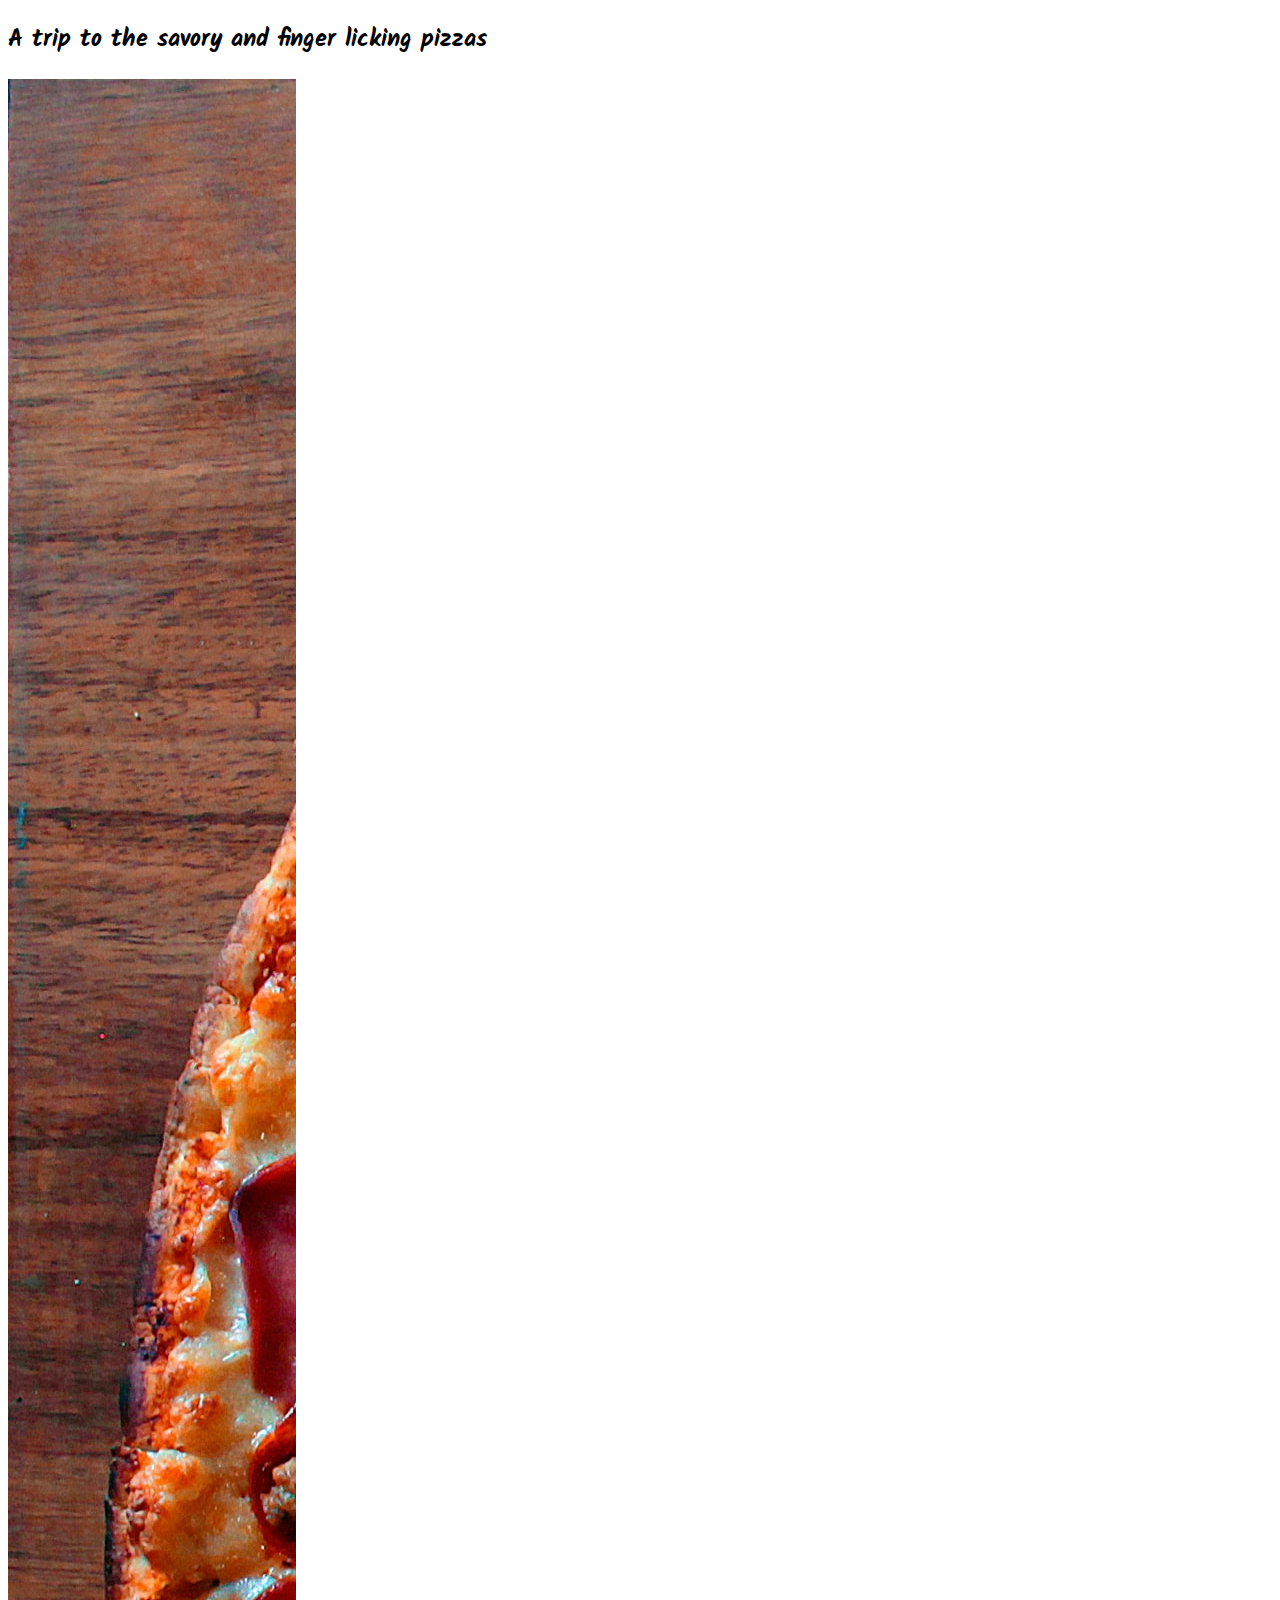
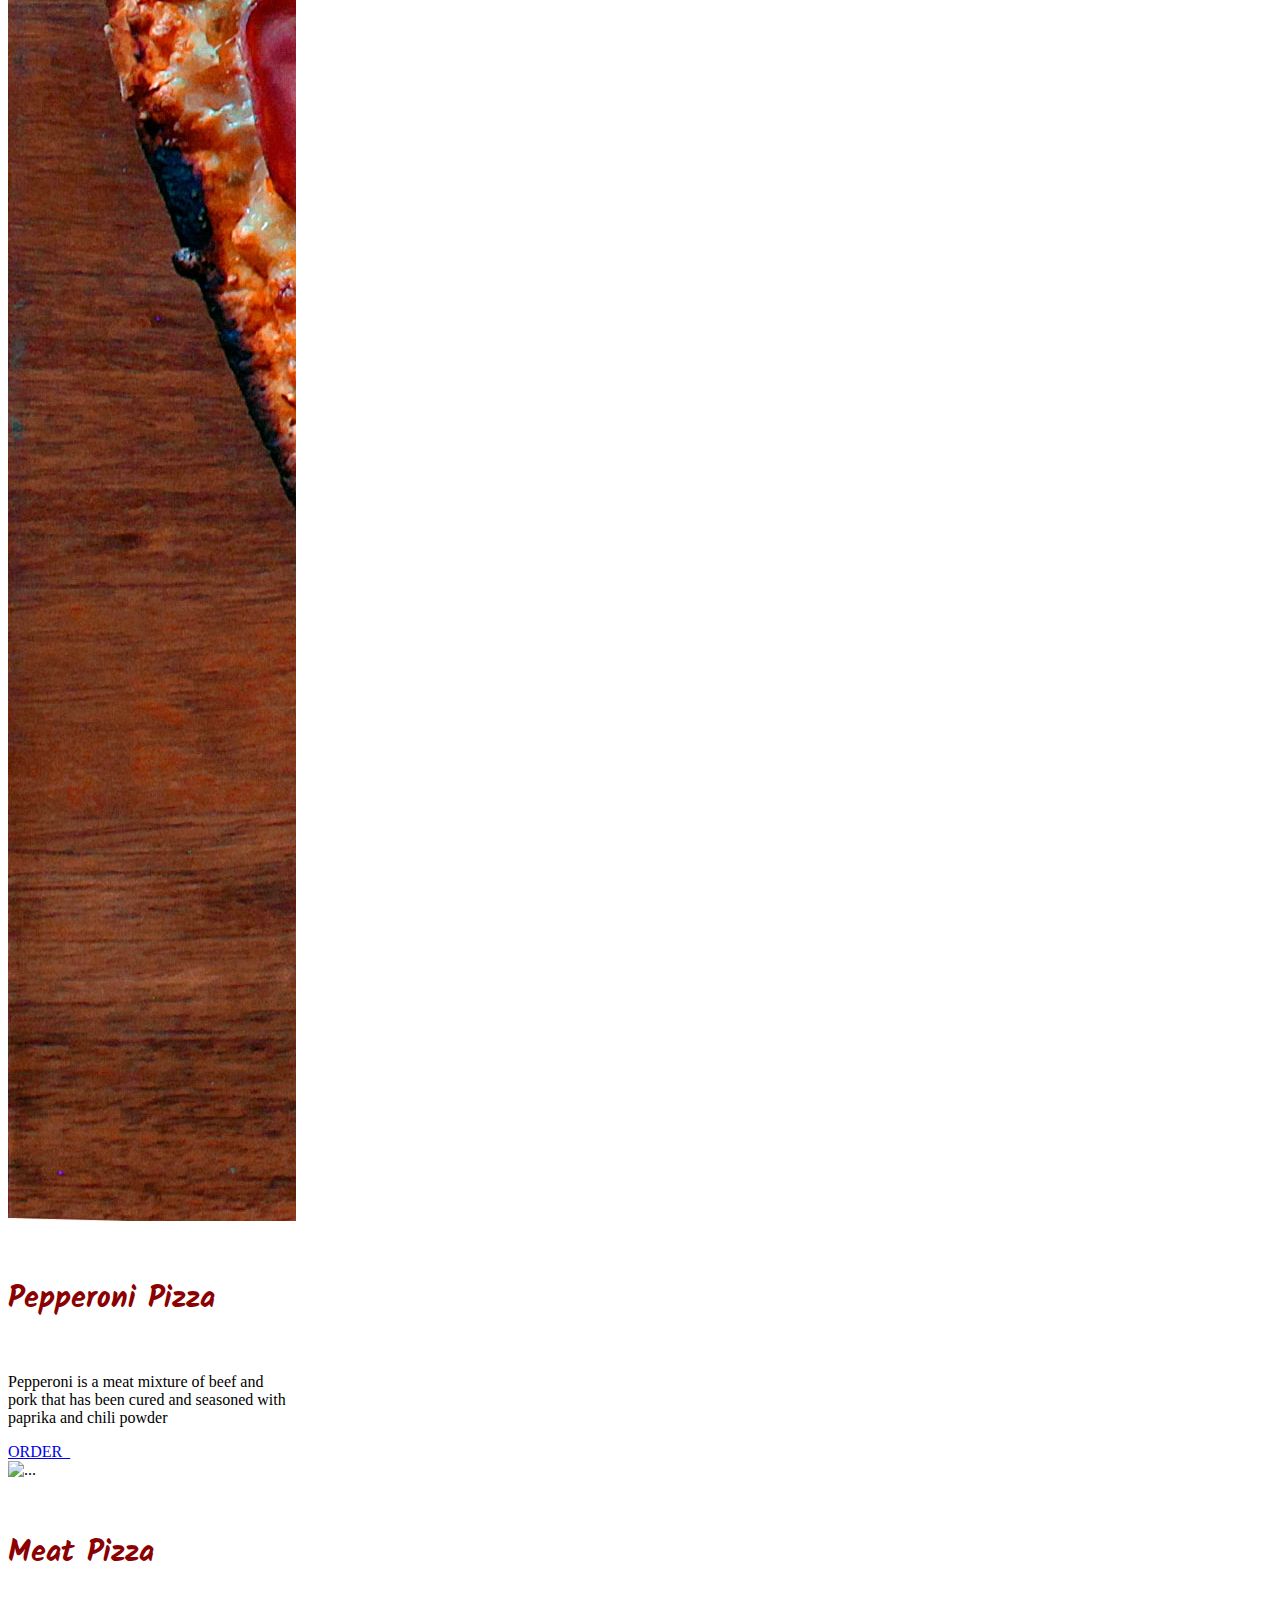
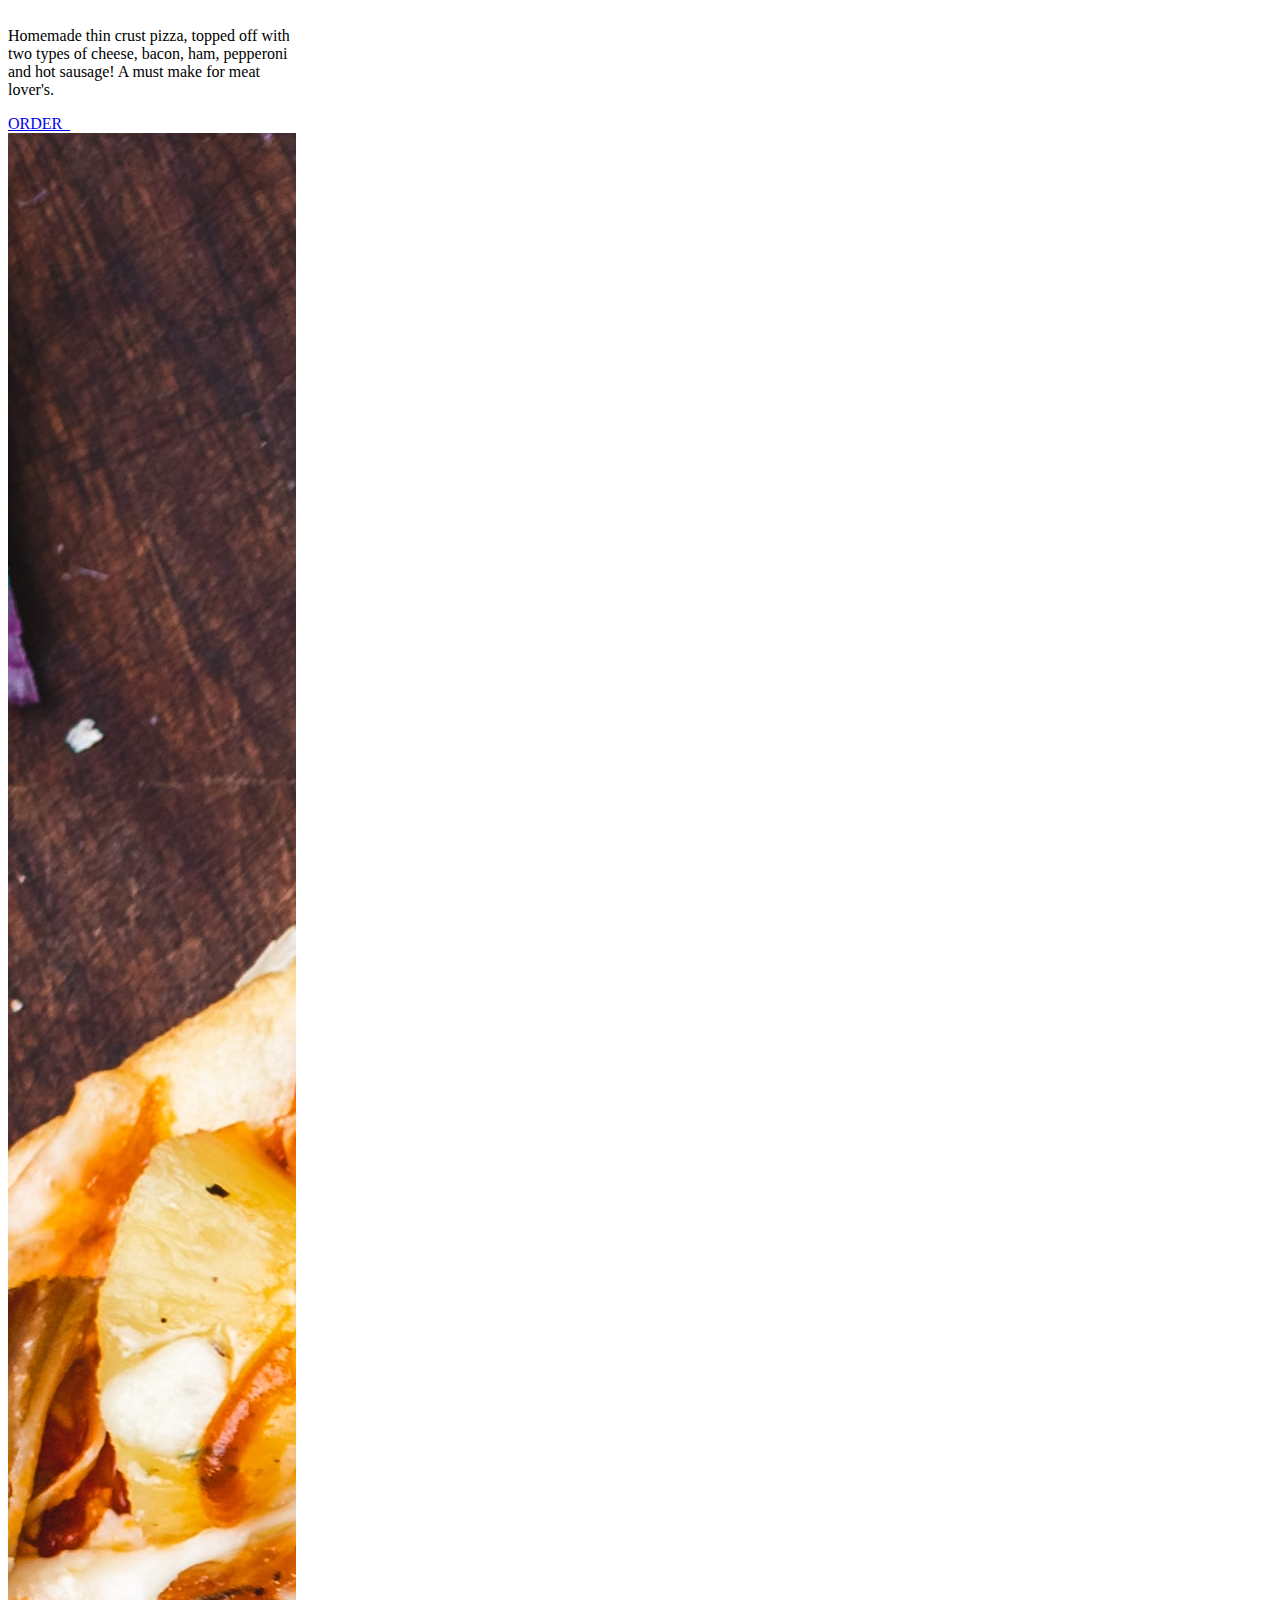
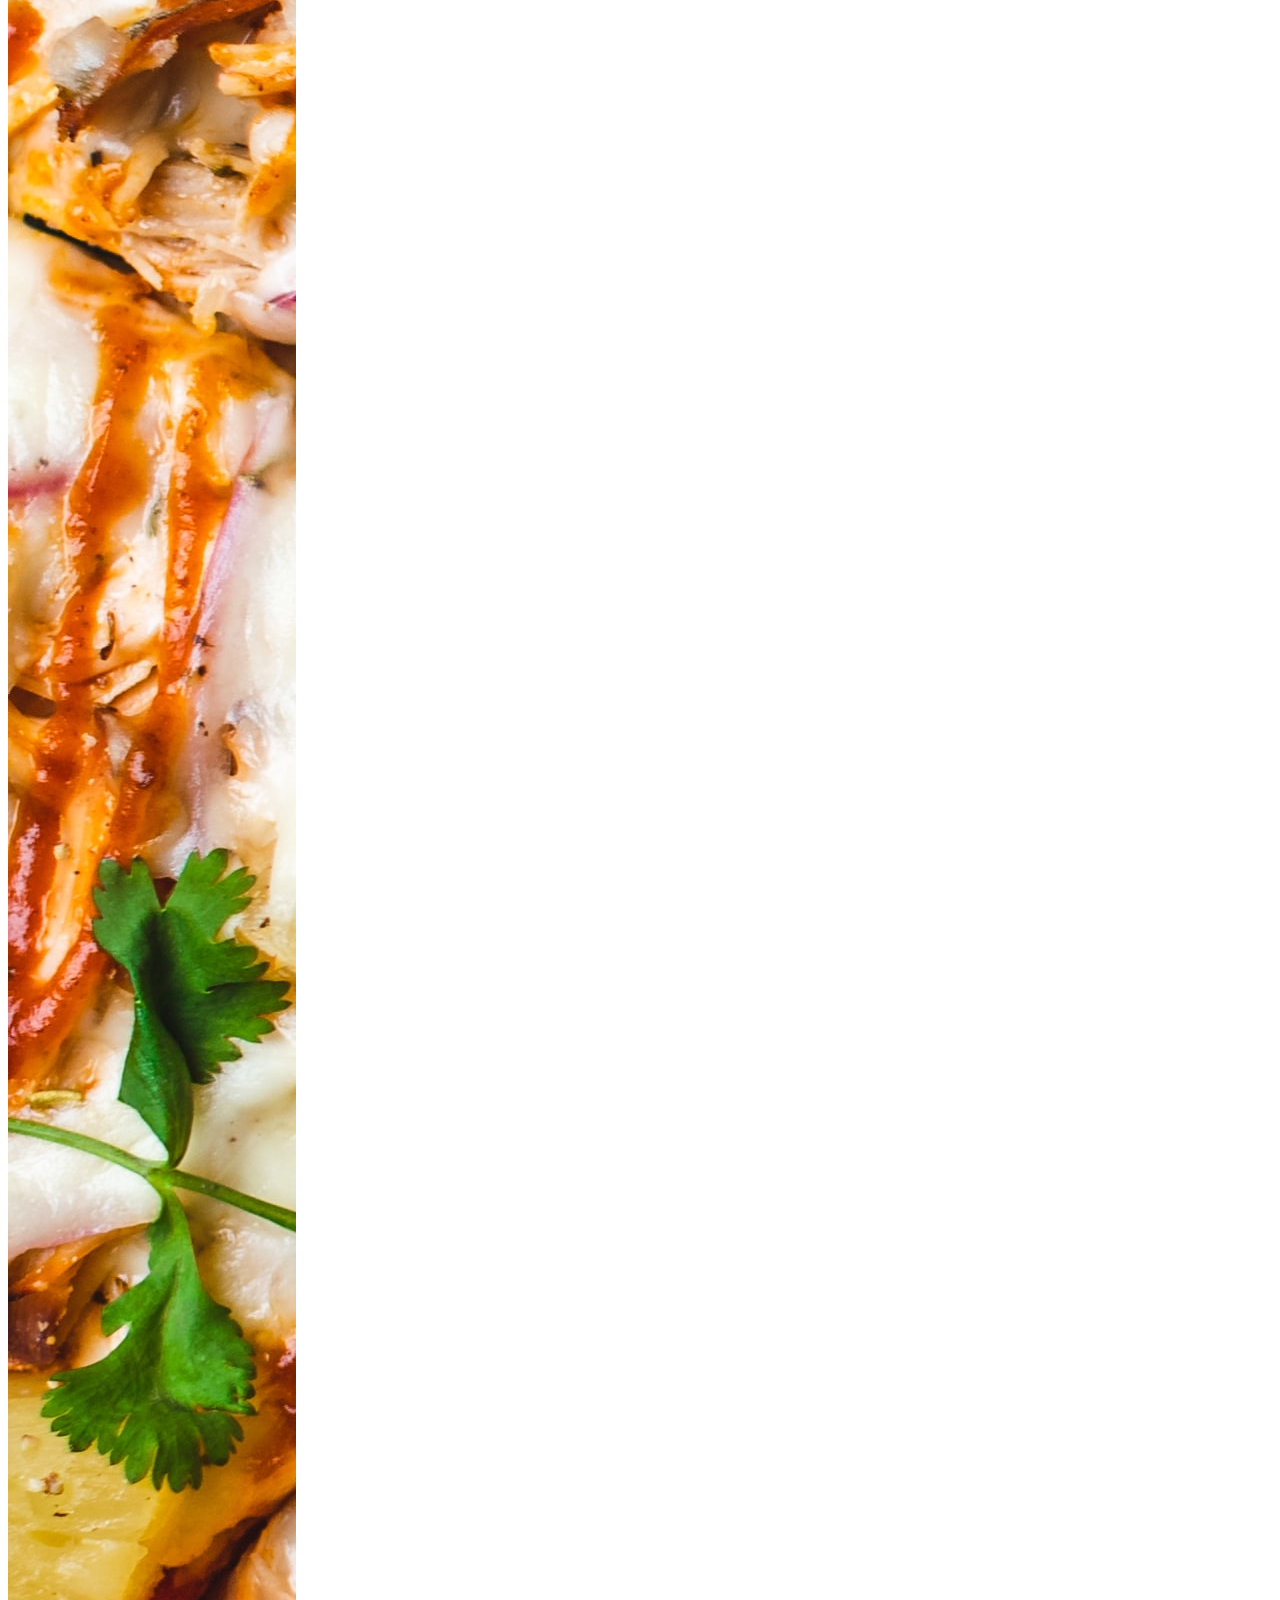
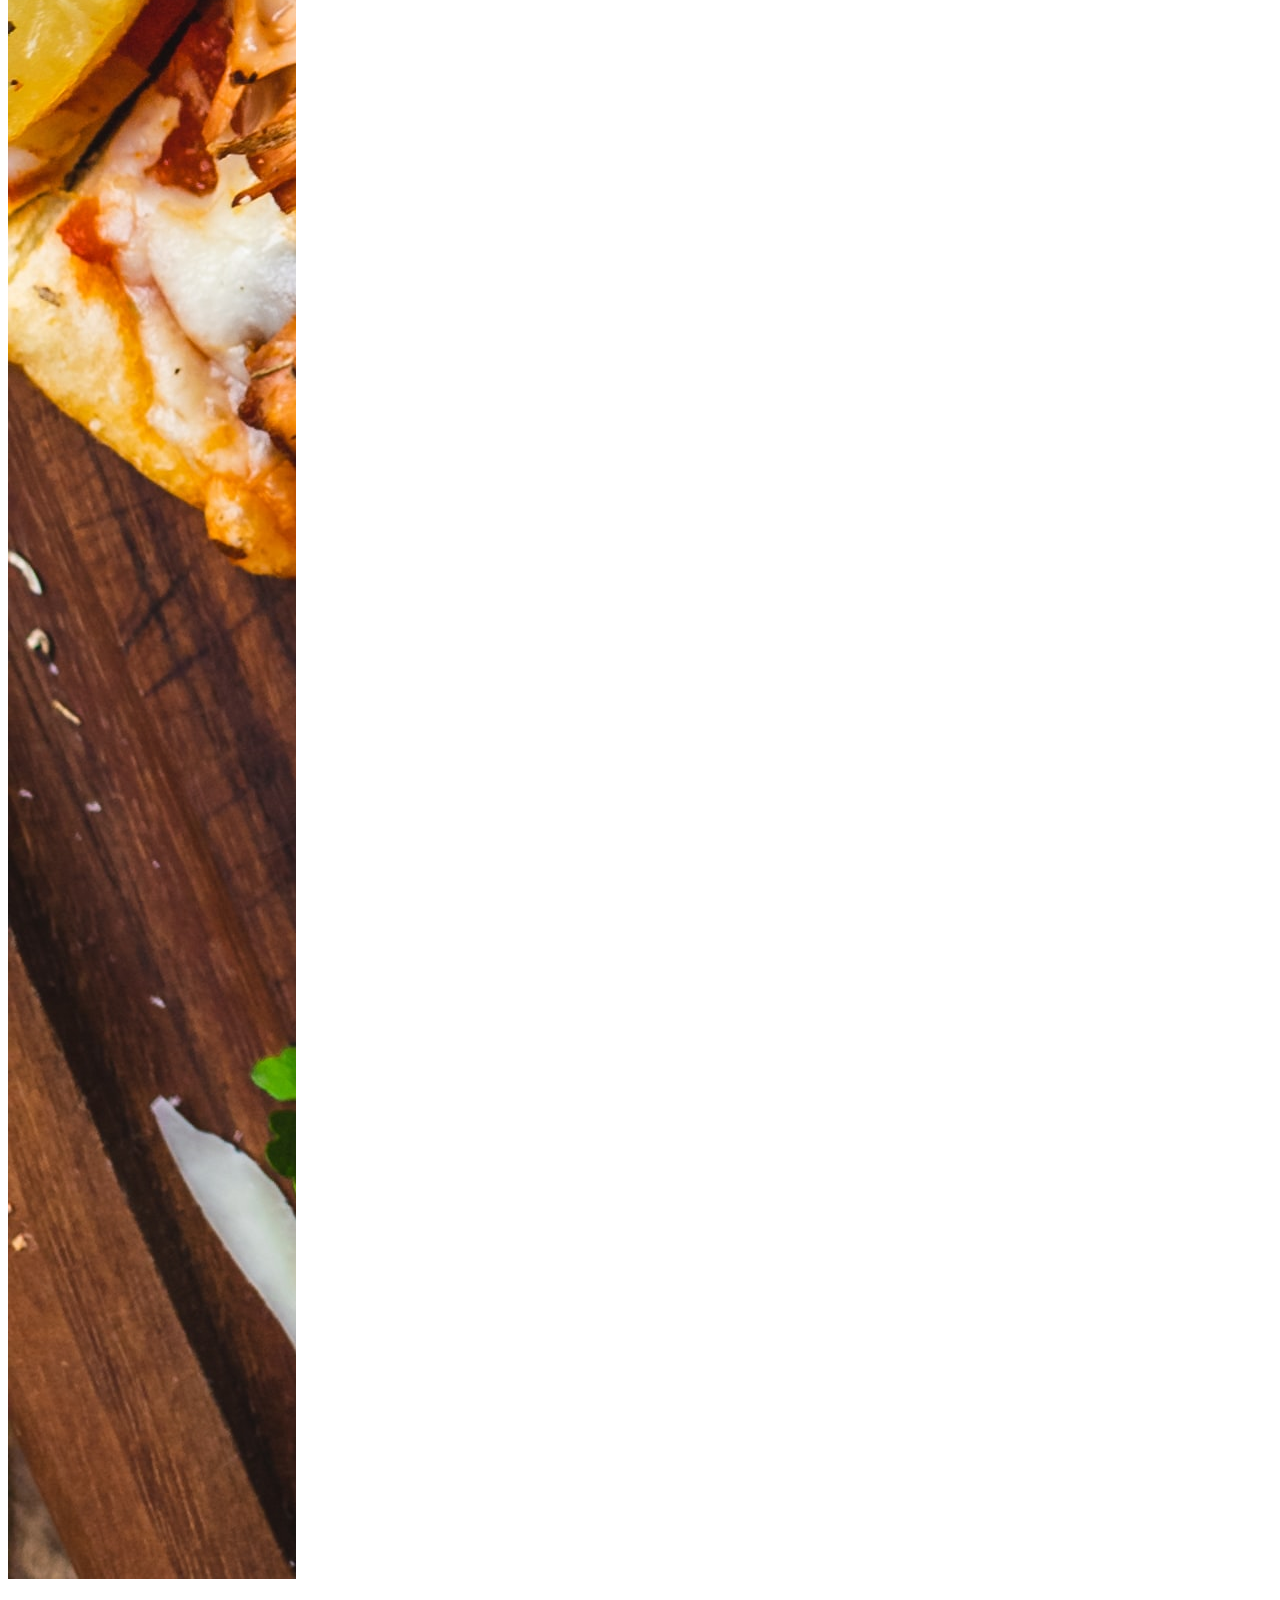
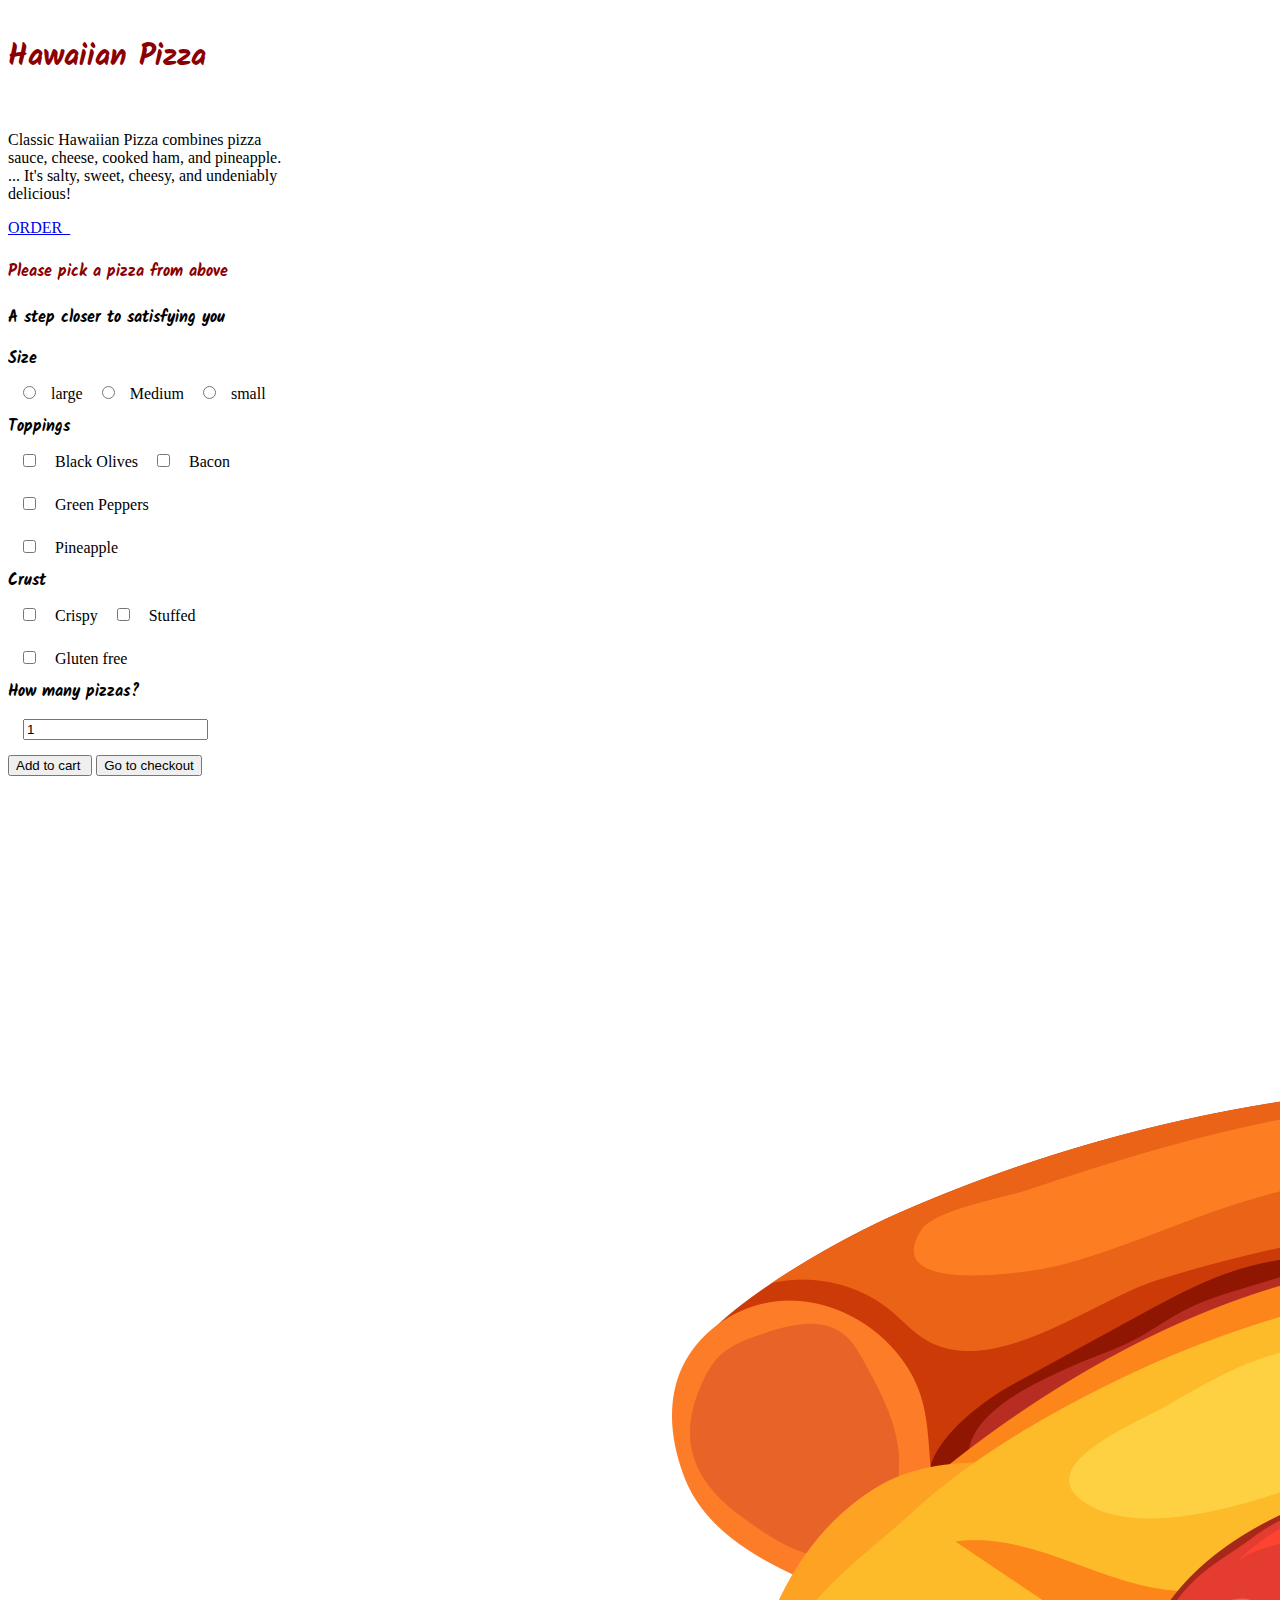
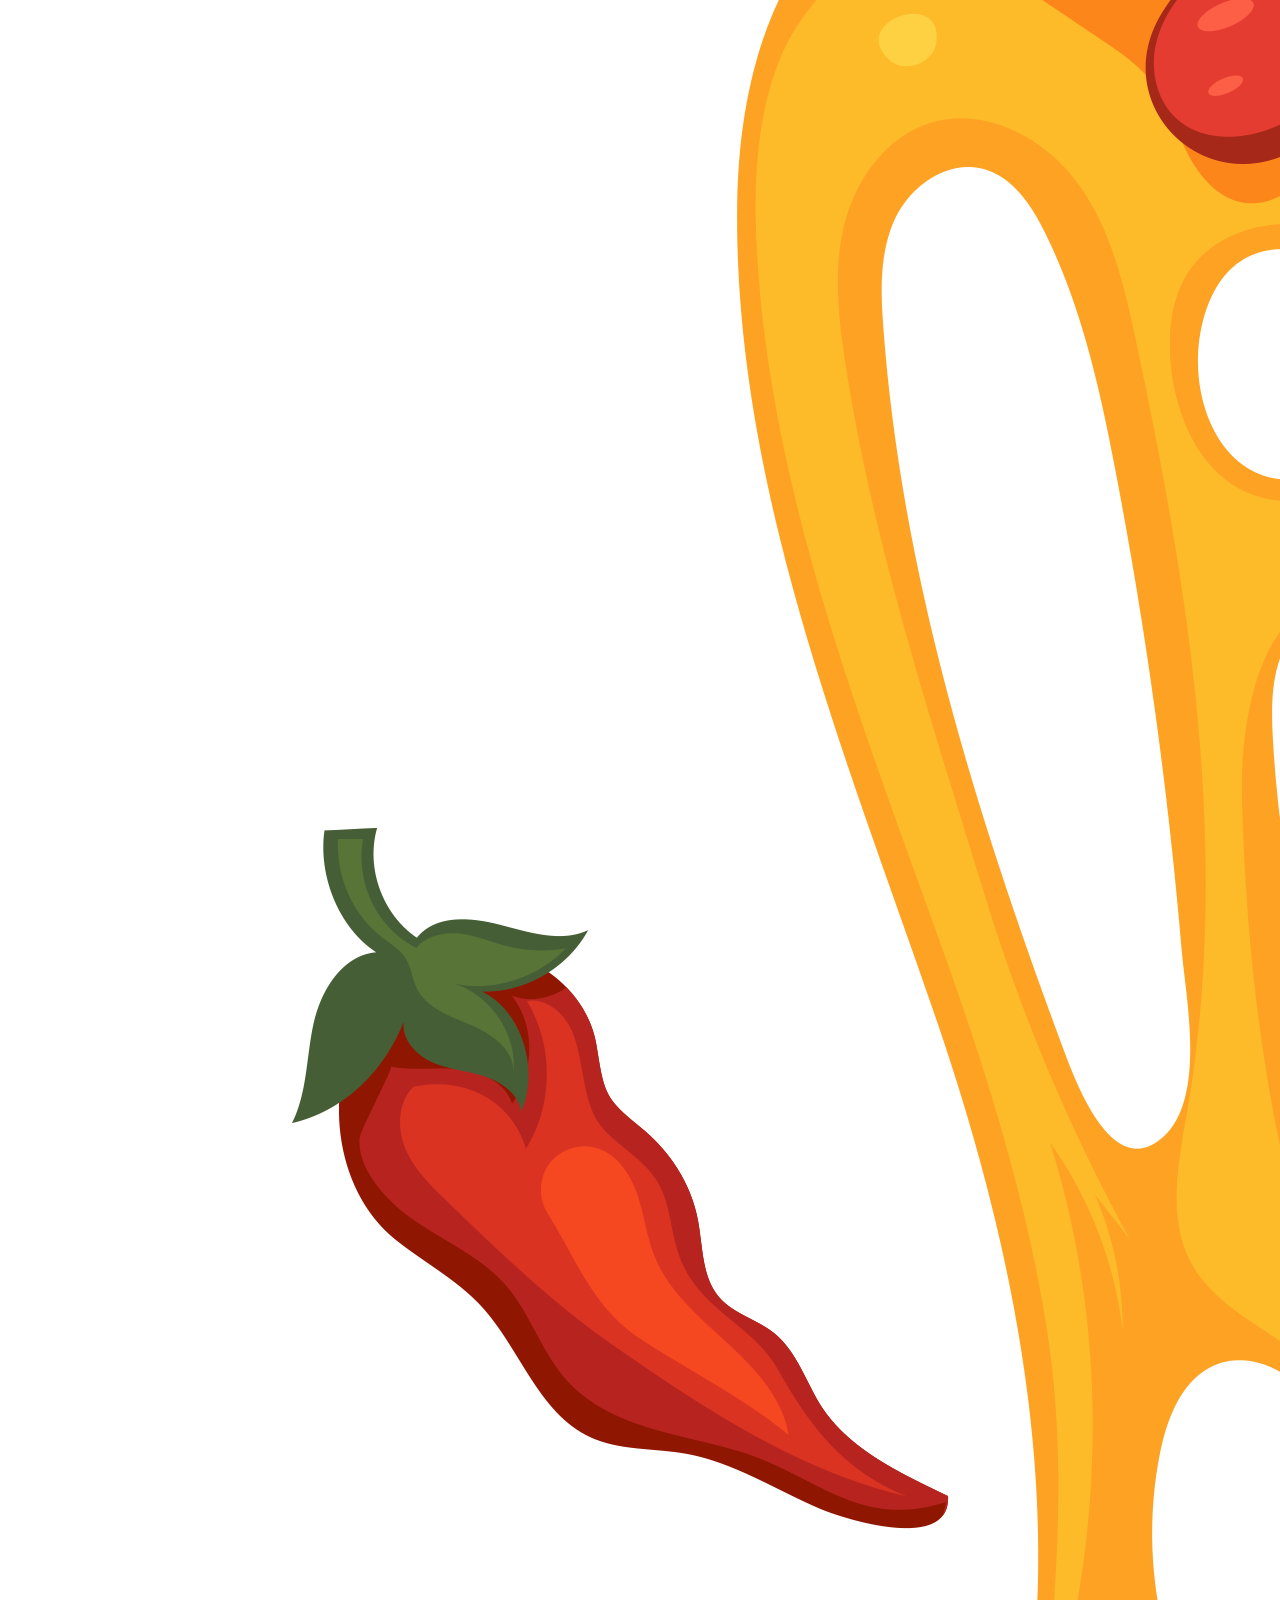
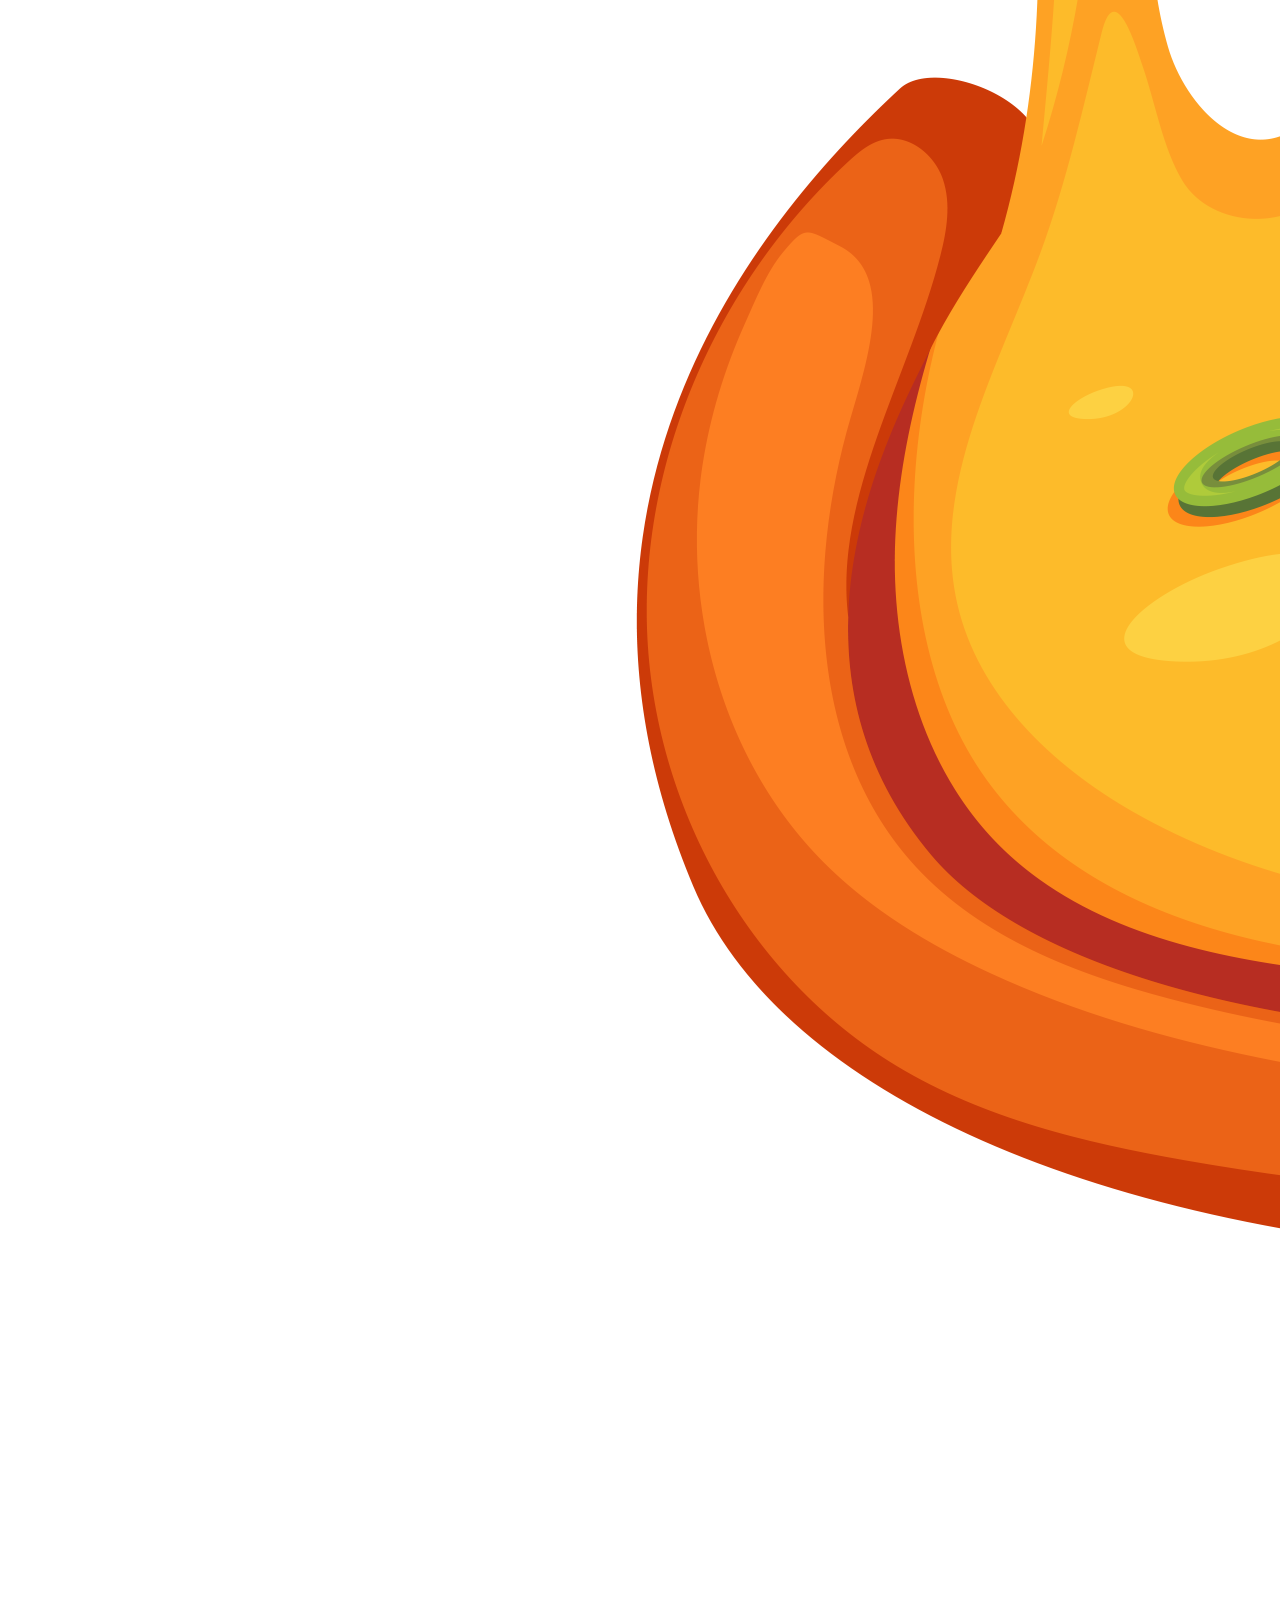
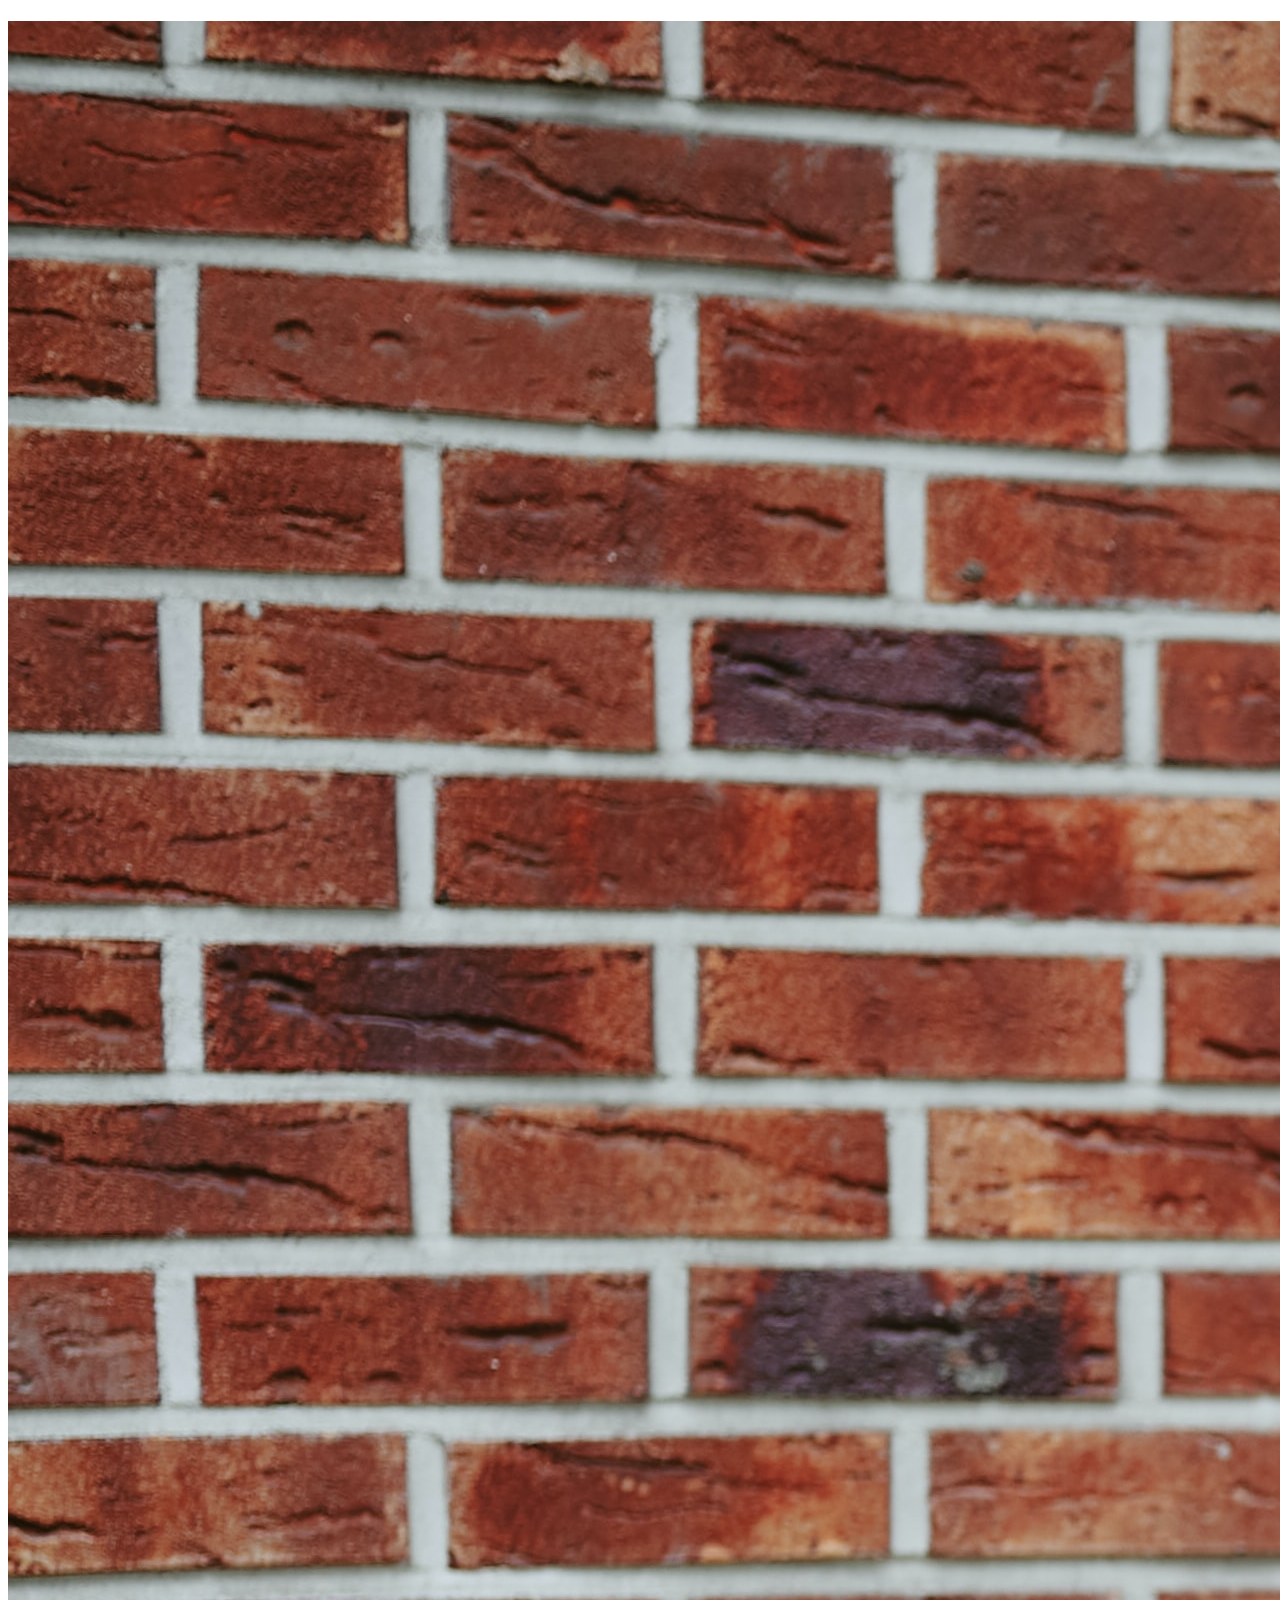
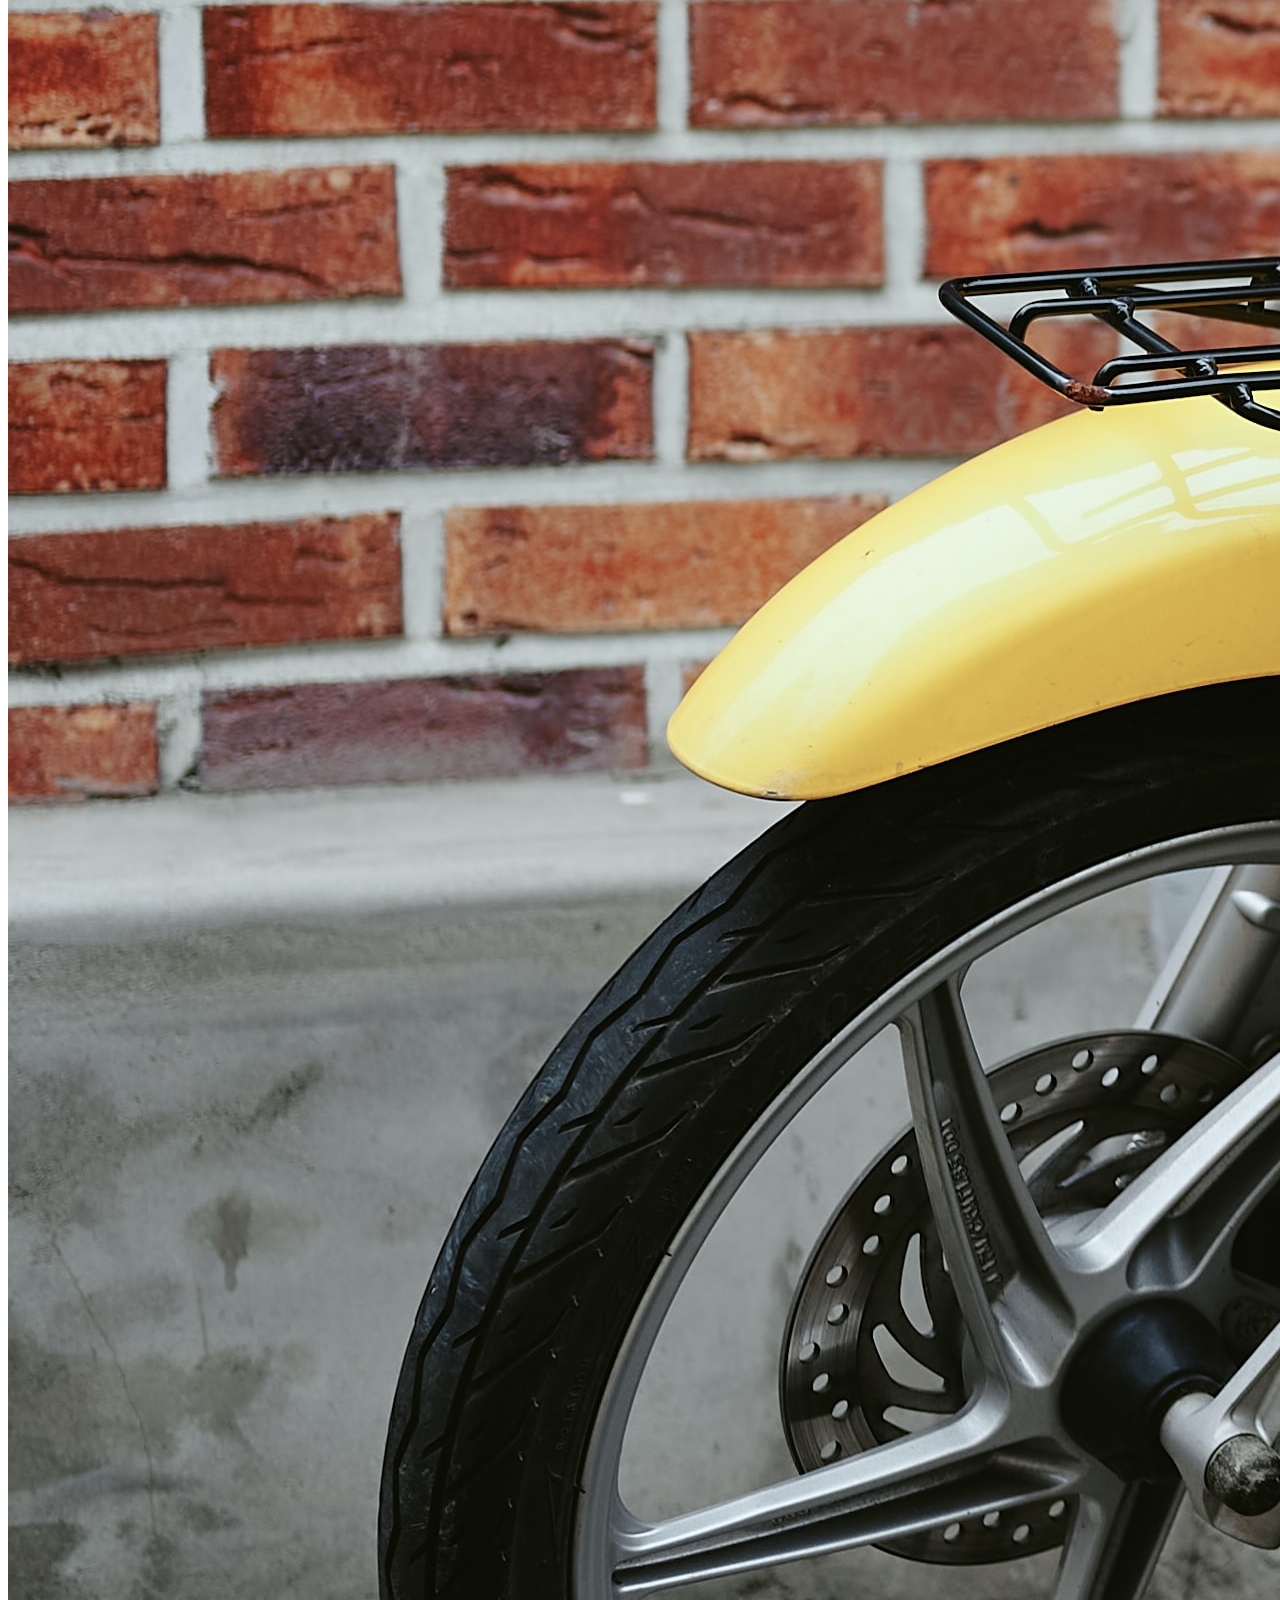
==== commit 01d356d9: "Add changes" ====
--- a/pizzaorders.html
+++ b/pizzaorders.html
@@ -213,7 +213,7 @@
         integrity="sha512-6ORWJX/LrnSjBzwefdNUyLCMTIsGoNP6NftMy2UAm1JBm6PRZCO1d7OHBStWpVFZLO+RerTvqX/Z9mBFfCJZ4A=="
         crossorigin="anonymous" referrerpolicy="no-referrer"></script>
 
-    <script src="./app.js"></script>
+    <script src="js/app.js"></script>
 </body>
 
 </html>--- a/css/styles.css
+++ b/css/styles.css
@@ -23,4 +23,48 @@
     color: crimson;
 }
 
-/* pizza order page styles */+/* pizza order page styles */
+#menu{
+    font-family: 'Kalam' , cursive;
+    font-weight: 700;
+}
+
+.card{
+    overflow: hidden;
+}
+
+.card-title{
+    font-family: 'Kalam';
+    font-size: 30px;
+    color: darkred;
+}
+
+#pizzatitle{
+    font-family: 'Kalam';
+    font-family: 700;
+    font-weight: 800;
+    color: darkred;
+}
+
+.toppings p{
+    font-family: 'Kalam' , cursive;
+    font-weight: 700;
+}
+
+.theInputs label{
+    font-family: 'Kalam';
+    font-weight: 700;
+}
+
+.theInputs input{
+    margin: 15px;
+}
+
+.checking-out{
+    margin-top: 15px;
+    margin-bottom: 15px;
+}
+
+.checking-out h4{
+    font-weight: 700;
+}